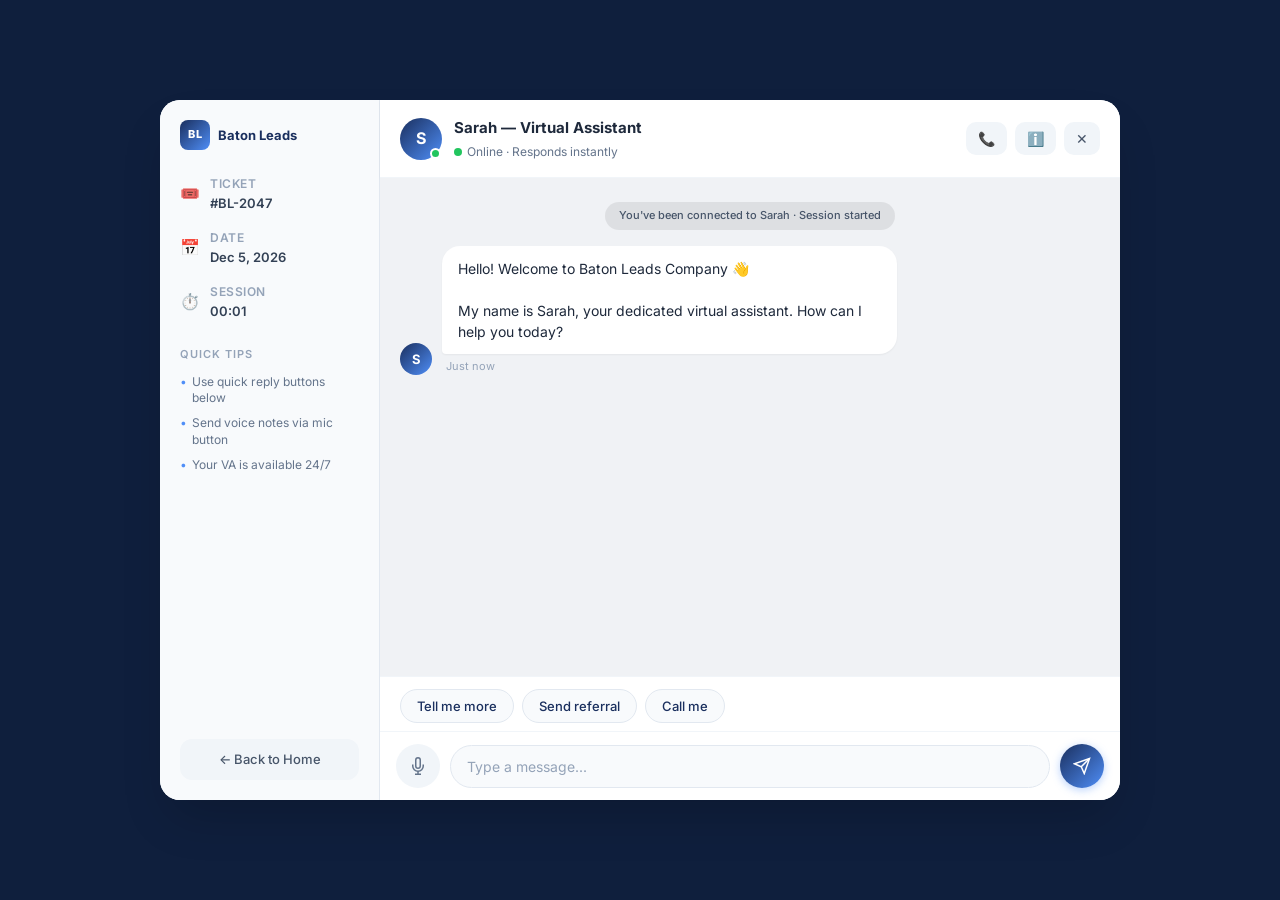
==== chat.html @ cd6eea62 "Initial commit: Baton Leads Company MVP Full frontend website with home, queue, chat, and VA dashboa" ====
<!DOCTYPE html>
<html lang="en">
<head>
    <meta charset="UTF-8">
    <meta name="viewport" content="width=device-width, initial-scale=1.0">
    <title>Chat — Baton Leads Company</title>
    <link rel="stylesheet" href="style.css">
    <link href="https://fonts.googleapis.com/css2?family=Inter:wght@300;400;500;600;700;800;900&display=swap" rel="stylesheet">
</head>
<body class="chat-body">
    <div class="chat-container">

        <!-- Sidebar -->
        <div class="chat-sidebar">
            <div class="sidebar-header">
                <div class="nav-logo small">BL</div>
                <span>Baton Leads</span>
            </div>
            <div class="sidebar-info">
                <div class="info-item">
                    <span class="info-icon">🎟️</span>
                    <div>
                        <span class="info-label">Ticket</span>
                        <span class="info-value">#BL-2047</span>
                    </div>
                </div>
                <div class="info-item">
                    <span class="info-icon">📅</span>
                    <div>
                        <span class="info-label">Date</span>
                        <span class="info-value" id="chatDate">Today</span>
                    </div>
                </div>
                <div class="info-item">
                    <span class="info-icon">⏱️</span>
                    <div>
                        <span class="info-label">Session</span>
                        <span class="info-value" id="sessionTimer">00:00</span>
                    </div>
                </div>
            </div>
            <div class="sidebar-tips">
                <h4>Quick Tips</h4>
                <ul>
                    <li>Use quick reply buttons below</li>
                    <li>Send voice notes via mic button</li>
                    <li>Your VA is available 24/7</li>
                </ul>
            </div>
            <a href="index.html" class="back-home-btn">&#8592; Back to Home</a>
        </div>

        <!-- Main Chat -->
        <div class="chat-main">
            <!-- Header -->
            <div class="chat-header">
                <div class="chat-header-info">
                    <div class="va-avatar">
                        <div class="avatar-img">S</div>
                        <span class="avatar-online-dot"></span>
                    </div>
                    <div class="va-details">
                        <span class="va-name">Sarah — Virtual Assistant</span>
                        <span class="va-status" id="vaStatus">
                            <span class="online-dot small"></span>
                            Online &middot; Responds instantly
                        </span>
                    </div>
                </div>
                <div class="chat-header-actions">
                    <button class="header-btn" title="Call">📞</button>
                    <button class="header-btn" title="Info">ℹ️</button>
                    <button class="header-btn" title="End chat" onclick="location.href='index.html'">✕</button>
                </div>
            </div>

            <!-- Messages -->
            <div class="messages-area" id="messagesArea">
                <div class="system-msg">
                    <span>You've been connected to Sarah &middot; Session started</span>
                </div>
                <div class="message va-message">
                    <div class="msg-avatar">S</div>
                    <div class="msg-content">
                        <div class="bubble va-bubble">
                            Hello! Welcome to Baton Leads Company 👋<br><br>
                            My name is Sarah, your dedicated virtual assistant. How can I help you today?
                        </div>
                        <span class="msg-time">Just now</span>
                    </div>
                </div>
            </div>

            <!-- Typing Indicator -->
            <div class="typing-indicator" id="typingIndicator" style="display:none;">
                <div class="msg-avatar">S</div>
                <div class="typing-bubble">
                    <div class="typing-dots">
                        <span></span><span></span><span></span>
                    </div>
                    <span class="typing-text">Sarah is typing...</span>
                </div>
            </div>

            <!-- Quick Replies -->
            <div class="quick-replies">
                <button class="quick-btn" onclick="sendQuickReply('Tell me more')">Tell me more</button>
                <button class="quick-btn" onclick="sendQuickReply('Send referral')">Send referral</button>
                <button class="quick-btn" onclick="sendQuickReply('Call me')">Call me</button>
            </div>

            <!-- Input -->
            <div class="input-area">
                <button class="mic-btn" id="micBtn" onclick="toggleRecording()" title="Voice note">
                    <svg width="18" height="18" viewBox="0 0 24 24" fill="none" stroke="currentColor" stroke-width="2">
                        <path d="M12 1a3 3 0 0 0-3 3v8a3 3 0 0 0 6 0V4a3 3 0 0 0-3-3z"/>
                        <path d="M19 10v2a7 7 0 0 1-14 0v-2"/>
                        <line x1="12" y1="19" x2="12" y2="23"/>
                        <line x1="8" y1="23" x2="16" y2="23"/>
                    </svg>
                </button>
                <div class="input-wrapper">
                    <input type="text" id="messageInput" placeholder="Type a message..." onkeypress="handleKeyPress(event)" />
                    <span class="recording-indicator" id="recordingIndicator" style="display:none;">🔴 Recording...</span>
                </div>
                <button class="send-btn" onclick="sendMessage()">
                    <svg width="18" height="18" viewBox="0 0 24 24" fill="none" stroke="currentColor" stroke-width="2">
                        <line x1="22" y1="2" x2="11" y2="13"/>
                        <polygon points="22 2 15 22 11 13 2 9 22 2"/>
                    </svg>
                </button>
            </div>
        </div>
    </div>
    <script src="script.js"></script>
</body>
</html>
---- style.css ----
/* ========================================
   BATON LEADS COMPANY — Main Stylesheet
   ======================================== */

:root {
    --primary: #1a2f5e;
    --primary-light: #2a4a8a;
    --accent: #4f8ef7;
    --gold: #f5a623;
    --success: #22c55e;
    --danger: #ef4444;
    --bg: #f4f6fb;
    --white: #ffffff;
    --gray-50: #f8fafc;
    --gray-100: #f1f5f9;
    --gray-200: #e2e8f0;
    --gray-300: #cbd5e1;
    --gray-400: #94a3b8;
    --gray-500: #64748b;
    --gray-600: #475569;
    --gray-700: #334155;
    --gray-800: #1e293b;
    --gray-900: #0f172a;
    --shadow-sm: 0 1px 2px rgba(0,0,0,0.05);
    --shadow: 0 4px 6px -1px rgba(0,0,0,0.07), 0 2px 4px -2px rgba(0,0,0,0.07);
    --shadow-md: 0 10px 15px -3px rgba(0,0,0,0.08);
    --shadow-lg: 0 20px 25px -5px rgba(0,0,0,0.1), 0 8px 10px -6px rgba(0,0,0,0.1);
    --shadow-xl: 0 25px 50px -12px rgba(0,0,0,0.2);
    --radius: 12px;
    --radius-lg: 20px;
    --radius-full: 9999px;
    --transition: all 0.2s ease;
    --font: 'Inter', -apple-system, BlinkMacSystemFont, sans-serif;
}

*, *::before, *::after { box-sizing: border-box; margin: 0; padding: 0; }
html { scroll-behavior: smooth; }
body { font-family: var(--font); color: var(--gray-800); background: var(--bg); line-height: 1.6; -webkit-font-smoothing: antialiased; }

/* ========================================
   SHARED COMPONENTS
   ======================================== */

.nav-logo {
    width: 38px; height: 38px;
    background: linear-gradient(135deg, var(--primary) 0%, var(--accent) 100%);
    border-radius: 10px;
    display: flex; align-items: center; justify-content: center;
    color: white; font-weight: 800; font-size: 13px; letter-spacing: 0.5px;
    flex-shrink: 0;
}
.nav-logo.large { width: 52px; height: 52px; font-size: 16px; border-radius: 14px; }
.nav-logo.small { width: 30px; height: 30px; font-size: 11px; border-radius: 8px; }

.online-dot {
    width: 10px; height: 10px;
    background: var(--success); border-radius: 50%; display: inline-block;
    animation: pulse-green 2s infinite;
}
.online-dot.small { width: 8px; height: 8px; }
@keyframes pulse-green {
    0%, 100% { box-shadow: 0 0 0 0 rgba(34,197,94,0.4); }
    50% { box-shadow: 0 0 0 5px rgba(34,197,94,0); }
}

.btn-primary {
    display: inline-flex; align-items: center; gap: 8px;
    padding: 14px 28px;
    background: linear-gradient(135deg, var(--primary) 0%, var(--accent) 100%);
    color: white; border: none; border-radius: var(--radius-full);
    font-size: 15px; font-weight: 600; font-family: var(--font);
    cursor: pointer; transition: var(--transition);
    box-shadow: 0 4px 15px rgba(79,142,247,0.4);
    text-decoration: none;
}
.btn-primary:hover { transform: translateY(-2px); box-shadow: 0 8px 25px rgba(79,142,247,0.5); }
.btn-primary.large { padding: 16px 36px; font-size: 16px; }

.btn-secondary {
    display: inline-flex; align-items: center; gap: 8px;
    padding: 14px 28px;
    background: transparent; color: var(--primary);
    border: 2px solid var(--primary); border-radius: var(--radius-full);
    font-size: 15px; font-weight: 600; font-family: var(--font);
    cursor: pointer; transition: var(--transition); text-decoration: none;
}
.btn-secondary:hover { background: var(--primary); color: white; transform: translateY(-2px); }

.back-home-btn {
    display: block; text-align: center;
    padding: 10px 16px;
    background: var(--gray-100); color: var(--gray-600);
    border-radius: var(--radius);
    text-decoration: none; font-size: 13px; font-weight: 500;
    transition: var(--transition); margin-top: auto;
}
.back-home-btn:hover { background: var(--gray-200); color: var(--gray-800); }

/* ========================================
   HOME PAGE
   ======================================== */
.home-body { background: var(--white); }

.navbar {
    position: sticky; top: 0; z-index: 100;
    display: flex; align-items: center; justify-content: space-between;
    padding: 16px 48px;
    background: rgba(255,255,255,0.92); backdrop-filter: blur(12px);
    border-bottom: 1px solid var(--gray-100);
}
.nav-brand { display: flex; align-items: center; gap: 10px; font-weight: 800; font-size: 15px; color: var(--primary); letter-spacing: 0.5px; }
.nav-links { display: flex; align-items: center; gap: 28px; }
.nav-links a { color: var(--gray-600); text-decoration: none; font-weight: 500; font-size: 14px; transition: var(--transition); }
.nav-links a:hover { color: var(--primary); }
.nav-btn { padding: 9px 20px !important; background: var(--primary) !important; color: white !important; border-radius: var(--radius-full) !important; font-size: 13px !important; }

.hero {
    display: flex; align-items: center; justify-content: space-between;
    gap: 60px; padding: 80px 48px 100px;
    max-width: 1200px; margin: 0 auto;
    min-height: calc(100vh - 73px);
}
.hero-content { flex: 1; max-width: 560px; }

.hero-badge {
    display: inline-flex; align-items: center; gap: 8px;
    padding: 8px 16px;
    background: rgba(34,197,94,0.1); color: #16a34a;
    border-radius: var(--radius-full); font-size: 13px; font-weight: 600;
    margin-bottom: 24px; border: 1px solid rgba(34,197,94,0.2);
}

.hero-title {
    font-size: clamp(42px, 5vw, 64px); font-weight: 900;
    line-height: 1.05; letter-spacing: -1.5px; margin-bottom: 20px;
    background: linear-gradient(135deg, var(--primary) 0%, var(--accent) 100%);
    -webkit-background-clip: text; -webkit-text-fill-color: transparent; background-clip: text;
}
.hero-subtitle { font-size: 17px; color: var(--gray-500); line-height: 1.7; margin-bottom: 36px; max-width: 460px; }
.hero-actions { display: flex; gap: 16px; flex-wrap: wrap; margin-bottom: 48px; }
.hero-stats { display: flex; align-items: center; gap: 24px; }
.stat { display: flex; flex-direction: column; gap: 2px; }
.stat-number { font-size: 22px; font-weight: 800; color: var(--primary); }
.stat-label { font-size: 12px; color: var(--gray-400); font-weight: 500; text-transform: uppercase; letter-spacing: 0.5px; }
.stat-divider { width: 1px; height: 36px; background: var(--gray-200); }

.hero-visual { flex: 1; display: flex; justify-content: center; align-items: center; }

.chat-preview {
    width: 340px; background: white;
    border-radius: var(--radius-lg);
    box-shadow: var(--shadow-xl); overflow: hidden;
    border: 1px solid var(--gray-100);
    animation: float 3s ease-in-out infinite;
}
@keyframes float {
    0%, 100% { transform: translateY(0px); }
    50% { transform: translateY(-12px); }
}
.chat-preview-header {
    display: flex; align-items: center; gap: 12px; padding: 16px 20px;
    background: linear-gradient(135deg, var(--primary) 0%, var(--accent) 100%); color: white;
}
.preview-avatar {
    width: 38px; height: 38px;
    background: rgba(255,255,255,0.25); border-radius: 50%;
    display: flex; align-items: center; justify-content: center;
    font-weight: 700; font-size: 14px; flex-shrink: 0;
}
.preview-info { display: flex; flex-direction: column; }
.preview-name { font-weight: 600; font-size: 14px; }
.preview-status { font-size: 12px; opacity: 0.85; display: flex; align-items: center; gap: 5px; }
.chat-preview-messages {
    padding: 16px 16px 8px; background: #f0f2f5;
    display: flex; flex-direction: column; gap: 12px; min-height: 180px;
}
.preview-msg { display: flex; flex-direction: column; gap: 3px; }
.preview-msg.va-msg { align-items: flex-start; }
.preview-msg.user-msg { align-items: flex-end; }
.preview-bubble {
    padding: 10px 14px; border-radius: 18px;
    font-size: 13px; line-height: 1.5; max-width: 220px;
}
.va-msg .preview-bubble { background: white; color: var(--gray-800); border-bottom-left-radius: 4px; box-shadow: var(--shadow-sm); }
.user-msg .preview-bubble { background: var(--accent); color: white; border-bottom-right-radius: 4px; }
.preview-time { font-size: 10px; color: var(--gray-400); }
.chat-preview-input {
    display: flex; align-items: center; justify-content: space-between;
    padding: 12px 16px; border-top: 1px solid var(--gray-100);
    background: white; color: var(--gray-400); font-size: 13px;
}
.chat-preview-input button { background: var(--accent); color: white; border: none; border-radius: 50%; width: 32px; height: 32px; cursor: pointer; font-size: 14px; }

.features { background: var(--gray-50); padding: 80px 48px; }
.section-header { text-align: center; margin-bottom: 56px; }
.section-badge {
    display: inline-block; padding: 6px 14px;
    background: rgba(79,142,247,0.1); color: var(--accent);
    border-radius: var(--radius-full); font-size: 12px; font-weight: 700;
    letter-spacing: 1.5px; margin-bottom: 14px;
}
.section-header h2 { font-size: 36px; font-weight: 800; color: var(--primary); margin-bottom: 12px; }
.section-header p { font-size: 16px; color: var(--gray-500); }
.features-grid {
    display: grid; grid-template-columns: repeat(auto-fit, minmax(280px, 1fr));
    gap: 24px; max-width: 1100px; margin: 0 auto;
}
.feature-card {
    background: white; border-radius: var(--radius-lg); padding: 32px 28px;
    box-shadow: var(--shadow); border: 1px solid var(--gray-100); transition: var(--transition);
}
.feature-card:hover { transform: translateY(-4px); box-shadow: var(--shadow-lg); border-color: var(--accent); }
.feature-icon { font-size: 32px; margin-bottom: 16px; }
.feature-card h3 { font-size: 17px; font-weight: 700; color: var(--primary); margin-bottom: 8px; }
.feature-card p { font-size: 14px; color: var(--gray-500); line-height: 1.6; }

.cta-section { background: linear-gradient(135deg, var(--primary) 0%, var(--accent) 100%); padding: 80px 48px; text-align: center; }
.cta-content h2 { font-size: 36px; font-weight: 800; color: white; margin-bottom: 12px; }
.cta-content p { font-size: 16px; color: rgba(255,255,255,0.8); margin-bottom: 36px; }
.cta-content .btn-primary { background: white; color: var(--primary); box-shadow: 0 4px 20px rgba(0,0,0,0.2); }
.cta-content .btn-primary:hover { box-shadow: 0 8px 30px rgba(0,0,0,0.3); }

.footer { background: var(--gray-900); padding: 32px 48px; color: var(--gray-400); }
.footer-content { display: flex; align-items: center; justify-content: space-between; max-width: 1200px; margin: 0 auto; flex-wrap: wrap; gap: 16px; }
.footer-brand { display: flex; align-items: center; gap: 10px; font-weight: 700; color: white; font-size: 14px; }
.footer p { font-size: 13px; }

/* ========================================
   QUEUE PAGE
   ======================================== */
.queue-body {
    background: linear-gradient(135deg, #0f1f3d 0%, #1a3a70 50%, #0d4a8b 100%);
    min-height: 100vh; display: flex; align-items: center; justify-content: center; padding: 20px;
}
.queue-container { width: 100%; max-width: 480px; }
.queue-card { background: white; border-radius: 24px; padding: 48px 40px; box-shadow: var(--shadow-xl); text-align: center; }
.queue-logo { display: flex; flex-direction: column; align-items: center; gap: 10px; margin-bottom: 40px; }
.queue-logo span { font-size: 12px; font-weight: 700; color: var(--gray-500); letter-spacing: 2px; text-transform: uppercase; }

.queue-animation {
    position: relative; width: 80px; height: 80px;
    margin: 0 auto 32px; display: flex; align-items: center; justify-content: center;
}
.pulse-ring {
    position: absolute; width: 80px; height: 80px;
    border-radius: 50%; border: 3px solid var(--accent);
    animation: pulse-ring 2s ease-out infinite; opacity: 0;
}
.pulse-ring.delay-1 { animation-delay: 0.65s; }
.pulse-ring.delay-2 { animation-delay: 1.3s; }
.queue-icon { font-size: 28px; z-index: 1; }
@keyframes pulse-ring {
    0% { transform: scale(0.5); opacity: 0.8; }
    100% { transform: scale(1.9); opacity: 0; }
}

.queue-title { font-size: 24px; font-weight: 800; color: var(--primary); margin-bottom: 28px; }
.queue-info {
    display: flex; align-items: center; justify-content: center; gap: 28px;
    margin-bottom: 36px; padding: 24px 28px;
    background: var(--gray-50); border-radius: 16px; border: 1px solid var(--gray-200);
}
.queue-stat { display: flex; flex-direction: column; align-items: center; gap: 4px; }
.queue-number { font-size: 28px; font-weight: 900; color: var(--primary); transition: var(--transition); }
.queue-label { font-size: 12px; color: var(--gray-500); font-weight: 500; }
.queue-divider { width: 1px; height: 48px; background: var(--gray-200); }

.progress-section { margin-bottom: 28px; }
.progress-label { display: flex; justify-content: space-between; align-items: center; margin-bottom: 10px; font-size: 13px; color: var(--gray-500); font-weight: 500; }
.progress-bar-container { height: 8px; background: var(--gray-100); border-radius: var(--radius-full); overflow: hidden; }
.progress-bar { height: 100%; width: 0%; background: linear-gradient(90deg, var(--primary) 0%, var(--accent) 100%); border-radius: var(--radius-full); transition: width 0.3s ease; }

.queue-steps { display: flex; flex-direction: column; gap: 14px; margin-bottom: 28px; text-align: left; }
.queue-step { display: flex; align-items: center; gap: 12px; font-size: 14px; color: var(--gray-400); font-weight: 500; transition: var(--transition); }
.queue-step.active { color: var(--primary); }
.queue-step.completed { color: var(--success); }
.step-dot { width: 10px; height: 10px; border-radius: 50%; background: var(--gray-300); flex-shrink: 0; transition: var(--transition); }
.queue-step.active .step-dot { background: var(--accent); box-shadow: 0 0 0 3px rgba(79,142,247,0.2); }
.queue-step.completed .step-dot { background: var(--success); }
.queue-note { font-size: 12px; color: var(--gray-400); }

/* ========================================
   CHAT PAGE
   ======================================== */
.chat-body {
    background: #0f1f3d; min-height: 100vh;
    display: flex; align-items: center; justify-content: center; padding: 16px;
}
.chat-container {
    display: flex; width: 100%; max-width: 960px;
    height: calc(100vh - 32px); max-height: 700px;
    background: white; border-radius: 20px; overflow: hidden; box-shadow: var(--shadow-xl);
}

.chat-sidebar {
    width: 220px; background: var(--gray-50);
    border-right: 1px solid var(--gray-200);
    display: flex; flex-direction: column; padding: 20px; gap: 24px; flex-shrink: 0;
}
.sidebar-header { display: flex; align-items: center; gap: 8px; font-weight: 700; font-size: 13px; color: var(--primary); }
.sidebar-info { display: flex; flex-direction: column; gap: 14px; }
.info-item { display: flex; align-items: center; gap: 10px; }
.info-icon { font-size: 16px; }
.info-label { display: block; font-size: 10px; color: var(--gray-400); text-transform: uppercase; letter-spacing: 0.5px; font-weight: 600; }
.info-value { display: block; font-size: 13px; color: var(--gray-700); font-weight: 600; }
.sidebar-tips h4 { font-size: 11px; text-transform: uppercase; letter-spacing: 1px; color: var(--gray-400); font-weight: 600; margin-bottom: 10px; }
.sidebar-tips ul { list-style: none; display: flex; flex-direction: column; gap: 8px; }
.sidebar-tips li { font-size: 12px; color: var(--gray-500); padding-left: 12px; position: relative; line-height: 1.4; }
.sidebar-tips li::before { content: '•'; position: absolute; left: 0; color: var(--accent); }

.chat-main { flex: 1; display: flex; flex-direction: column; min-width: 0; }

.chat-header {
    display: flex; align-items: center; justify-content: space-between;
    padding: 16px 20px; background: white;
    border-bottom: 1px solid var(--gray-100); box-shadow: var(--shadow-sm); flex-shrink: 0;
}
.chat-header-info { display: flex; align-items: center; gap: 12px; }
.va-avatar { position: relative; }
.avatar-img {
    width: 42px; height: 42px;
    background: linear-gradient(135deg, var(--primary) 0%, var(--accent) 100%);
    border-radius: 50%; display: flex; align-items: center; justify-content: center;
    color: white; font-weight: 700; font-size: 16px;
}
.avatar-online-dot {
    position: absolute; bottom: 1px; right: 1px;
    width: 11px; height: 11px; background: var(--success);
    border-radius: 50%; border: 2px solid white;
}
.va-details { display: flex; flex-direction: column; gap: 2px; }
.va-name { font-size: 15px; font-weight: 700; color: var(--gray-800); }
.va-status { font-size: 12px; color: var(--gray-500); display: flex; align-items: center; gap: 5px; }
.chat-header-actions { display: flex; gap: 8px; }
.header-btn {
    padding: 8px 12px; background: var(--gray-100); border: none;
    border-radius: 10px; cursor: pointer; font-size: 14px;
    transition: var(--transition); color: var(--gray-600); font-weight: 500; font-family: var(--font);
}
.header-btn:hover { background: var(--gray-200); }
.header-btn.danger { background: rgba(239,68,68,0.1); color: var(--danger); }
.header-btn.danger:hover { background: var(--danger); color: white; }

.messages-area {
    flex: 1; overflow-y: auto; padding: 20px 20px 12px;
    background: #f0f2f5; display: flex; flex-direction: column; gap: 12px;
}
.messages-area::-webkit-scrollbar { width: 4px; }
.messages-area::-webkit-scrollbar-track { background: transparent; }
.messages-area::-webkit-scrollbar-thumb { background: var(--gray-300); border-radius: 2px; }

.system-msg { display: flex; justify-content: center; margin: 4px 0; }
.system-msg span {
    background: rgba(0,0,0,0.08); color: var(--gray-600);
    font-size: 11px; padding: 5px 14px; border-radius: var(--radius-full); font-weight: 500;
}

.message { display: flex; align-items: flex-end; gap: 10px; animation: slide-in 0.3s ease; }
@keyframes slide-in {
    from { opacity: 0; transform: translateY(10px); }
    to { opacity: 1; transform: translateY(0); }
}
.va-message { justify-content: flex-start; }
.user-message { justify-content: flex-end; }

.msg-avatar {
    width: 32px; height: 32px;
    background: linear-gradient(135deg, var(--primary), var(--accent));
    border-radius: 50%; display: flex; align-items: center; justify-content: center;
    color: white; font-weight: 700; font-size: 13px; flex-shrink: 0;
}
.msg-content { display: flex; flex-direction: column; gap: 4px; max-width: 65%; }
.user-message .msg-content { align-items: flex-end; }

.bubble { padding: 12px 16px; border-radius: 18px; font-size: 14px; line-height: 1.5; word-break: break-word; }
.va-bubble { background: white; color: var(--gray-800); border-bottom-left-radius: 4px; box-shadow: var(--shadow-sm); }
.user-bubble { background: linear-gradient(135deg, var(--primary) 0%, var(--accent) 100%); color: white; border-bottom-right-radius: 4px; }
.msg-time { font-size: 11px; color: var(--gray-400); padding: 0 4px; }

.typing-indicator { display: flex; align-items: center; gap: 10px; padding: 0 20px 8px; background: #f0f2f5; }
.typing-bubble {
    display: flex; align-items: center; gap: 8px;
    background: white; padding: 10px 16px;
    border-radius: 18px; border-bottom-left-radius: 4px; box-shadow: var(--shadow-sm);
}
.typing-dots { display: flex; align-items: center; gap: 4px; }
.typing-dots span { width: 7px; height: 7px; border-radius: 50%; background: var(--gray-400); animation: typing-bounce 1.2s ease infinite; }
.typing-dots span:nth-child(2) { animation-delay: 0.2s; }
.typing-dots span:nth-child(3) { animation-delay: 0.4s; }
@keyframes typing-bounce {
    0%, 60%, 100% { transform: translateY(0); }
    30% { transform: translateY(-6px); }
}
.typing-text { font-size: 12px; color: var(--gray-400); font-style: italic; }
.typing-text-status { font-style: italic; }

.quick-replies {
    display: flex; gap: 8px; padding: 12px 20px 8px;
    overflow-x: auto; flex-shrink: 0; background: white; border-top: 1px solid var(--gray-100);
}
.quick-replies::-webkit-scrollbar { height: 0; }
.quick-btn {
    padding: 8px 16px; background: var(--gray-50);
    border: 1.5px solid var(--gray-200); border-radius: var(--radius-full);
    font-size: 13px; font-weight: 500; color: var(--primary);
    cursor: pointer; transition: var(--transition); white-space: nowrap; font-family: var(--font);
}
.quick-btn:hover { background: var(--primary); color: white; border-color: var(--primary); }

.input-area {
    display: flex; align-items: center; gap: 10px;
    padding: 12px 16px; background: white;
    border-top: 1px solid var(--gray-100); flex-shrink: 0;
}
.input-wrapper { flex: 1; position: relative; display: flex; align-items: center; }
.input-wrapper input {
    width: 100%; padding: 12px 16px;
    background: var(--gray-50); border: 1.5px solid var(--gray-200);
    border-radius: var(--radius-full); font-size: 14px; font-family: var(--font);
    color: var(--gray-800); outline: none; transition: var(--transition);
}
.input-wrapper input:focus { border-color: var(--accent); background: white; }
.input-wrapper input::placeholder { color: var(--gray-400); }

.recording-indicator {
    position: absolute; left: 16px;
    font-size: 13px; color: var(--danger); font-weight: 500;
    animation: blink 1s ease infinite;
}
@keyframes blink { 0%, 100% { opacity: 1; } 50% { opacity: 0.3; } }

.mic-btn {
    width: 44px; height: 44px;
    background: var(--gray-100); border: none; border-radius: 50%;
    display: flex; align-items: center; justify-content: center;
    cursor: pointer; transition: var(--transition); color: var(--gray-500); flex-shrink: 0;
}
.mic-btn:hover { background: var(--gray-200); color: var(--primary); }
.mic-btn.recording { background: var(--danger); color: white; animation: recording-pulse 1.5s ease infinite; }
@keyframes recording-pulse {
    0%, 100% { box-shadow: 0 0 0 0 rgba(239,68,68,0.4); }
    50% { box-shadow: 0 0 0 10px rgba(239,68,68,0); }
}

.send-btn {
    width: 44px; height: 44px;
    background: linear-gradient(135deg, var(--primary) 0%, var(--accent) 100%);
    border: none; border-radius: 50%;
    display: flex; align-items: center; justify-content: center;
    cursor: pointer; transition: var(--transition); color: white; flex-shrink: 0;
    box-shadow: 0 2px 8px rgba(79,142,247,0.4);
}
.send-btn:hover { transform: scale(1.08); box-shadow: 0 4px 14px rgba(79,142,247,0.5); }

/* ========================================
   DASHBOARD PAGE
   ======================================== */
.dashboard-body { background: var(--gray-100); min-height: 100vh; display: flex; flex-direction: column; }

.dashboard-topbar {
    display: flex; align-items: center; justify-content: space-between;
    padding: 14px 24px; background: white;
    border-bottom: 1px solid var(--gray-200); box-shadow: var(--shadow-sm); flex-shrink: 0;
}
.topbar-left { display: flex; align-items: center; gap: 12px; }
.topbar-title { font-weight: 800; font-size: 14px; color: var(--primary); letter-spacing: 0.5px; }
.topbar-right { display: flex; align-items: center; gap: 20px; }
.topbar-stat { display: flex; align-items: center; gap: 8px; font-size: 13px; color: var(--gray-600); font-weight: 500; }
.stat-badge { padding: 3px 9px; background: var(--accent); color: white; border-radius: var(--radius-full); font-size: 12px; font-weight: 700; }
.stat-badge.queue { background: var(--gold); }
.va-profile { display: flex; align-items: center; gap: 8px; font-weight: 600; font-size: 14px; color: var(--gray-700); }
.va-avatar-small {
    width: 32px; height: 32px;
    background: linear-gradient(135deg, var(--primary), var(--accent));
    border-radius: 50%; display: flex; align-items: center; justify-content: center;
    color: white; font-weight: 700; font-size: 13px;
}

.dashboard-layout { display: flex; flex: 1; height: calc(100vh - 61px); overflow: hidden; }

.dashboard-sidebar {
    width: 280px; background: white;
    border-right: 1px solid var(--gray-200);
    display: flex; flex-direction: column; flex-shrink: 0;
}
.sidebar-search { padding: 12px 16px; border-bottom: 1px solid var(--gray-100); }
.sidebar-search input {
    width: 100%; padding: 10px 14px;
    background: var(--gray-50); border: 1px solid var(--gray-200);
    border-radius: var(--radius); font-size: 13px; font-family: var(--font);
    color: var(--gray-800); outline: none;
}
.sidebar-tabs { display: flex; gap: 4px; padding: 10px 16px; border-bottom: 1px solid var(--gray-100); }
.tab-btn { flex: 1; padding: 7px 4px; background: transparent; border: none; border-radius: 8px; font-size: 12px; font-weight: 500; color: var(--gray-500); cursor: pointer; font-family: var(--font); transition: var(--transition); }
.tab-btn.active { background: var(--accent); color: white; }
.chat-list { flex: 1; overflow-y: auto; }
.chat-list::-webkit-scrollbar { width: 4px; }
.chat-list::-webkit-scrollbar-thumb { background: var(--gray-200); border-radius: 2px; }

.chat-list-item { display: flex; align-items: center; gap: 12px; padding: 14px 16px; cursor: pointer; transition: var(--transition); border-bottom: 1px solid var(--gray-50); }
.chat-list-item:hover { background: var(--gray-50); }
.chat-list-item.selected { background: rgba(79,142,247,0.08); border-left: 3px solid var(--accent); }
.chat-list-item.queued-chat { opacity: 0.72; }

.chat-item-avatar { width: 40px; height: 40px; border-radius: 50%; display: flex; align-items: center; justify-content: center; color: white; font-weight: 700; font-size: 15px; flex-shrink: 0; }
.chat-item-avatar.green { background: linear-gradient(135deg, #16a34a, #22c55e); }
.chat-item-avatar.blue { background: linear-gradient(135deg, #1d4ed8, #3b82f6); }
.chat-item-avatar.purple { background: linear-gradient(135deg, #7c3aed, #a855f7); }
.chat-item-avatar.orange { background: linear-gradient(135deg, #ea580c, #f97316); }
.chat-item-avatar.gray { background: linear-gradient(135deg, #64748b, #94a3b8); }
.chat-item-avatar.large { width: 44px; height: 44px; font-size: 17px; }

.chat-item-info { flex: 1; min-width: 0; }
.chat-item-top { display: flex; justify-content: space-between; align-items: center; margin-bottom: 3px; }
.chat-item-name { font-size: 14px; font-weight: 600; color: var(--gray-800); }
.chat-item-time { font-size: 11px; color: var(--gray-400); }
.chat-item-badge { padding: 2px 8px; background: rgba(245,166,35,0.15); color: var(--gold); border-radius: var(--radius-full); font-size: 10px; font-weight: 700; }
.chat-item-bottom { display: flex; justify-content: space-between; align-items: center; }
.chat-item-preview { font-size: 12px; color: var(--gray-400); white-space: nowrap; overflow: hidden; text-overflow: ellipsis; flex: 1; }
.unread-badge { min-width: 18px; height: 18px; background: var(--accent); color: white; border-radius: var(--radius-full); font-size: 10px; font-weight: 700; display: flex; align-items: center; justify-content: center; padding: 0 5px; margin-left: 8px; flex-shrink: 0; }
.chat-list-divider { padding: 8px 16px; font-size: 10px; font-weight: 700; color: var(--gray-400); letter-spacing: 1.5px; background: var(--gray-50); border-top: 1px solid var(--gray-100); border-bottom: 1px solid var(--gray-100); }

.dashboard-chat { flex: 1; display: flex; flex-direction: column; min-width: 0; background: white; }
.dashboard-chat-header { display: flex; align-items: center; justify-content: space-between; padding: 14px 20px; border-bottom: 1px solid var(--gray-100); flex-shrink: 0; }
.dashboard-messages { flex: 1; overflow-y: auto; padding: 16px 20px; background: #f0f2f5; display: flex; flex-direction: column; gap: 12px; }
.dashboard-messages::-webkit-scrollbar { width: 4px; }
.dashboard-messages::-webkit-scrollbar-thumb { background: var(--gray-300); border-radius: 2px; }

.reply-templates { display: flex; align-items: center; gap: 8px; padding: 10px 16px; background: var(--gray-50); border-top: 1px solid var(--gray-100); overflow-x: auto; flex-shrink: 0; }
.reply-templates::-webkit-scrollbar { height: 0; }
.templates-label { font-size: 11px; font-weight: 700; color: var(--gray-400); text-transform: uppercase; letter-spacing: 0.5px; white-space: nowrap; }
.template-btn { padding: 6px 14px; background: white; border: 1px solid var(--gray-200); border-radius: var(--radius-full); font-size: 12px; font-weight: 500; color: var(--primary); cursor: pointer; transition: var(--transition); white-space: nowrap; font-family: var(--font); }
.template-btn:hover { background: var(--primary); color: white; border-color: var(--primary); }

.dashboard-input input { flex: 1; padding: 12px 16px; background: var(--gray-50); border: 1.5px solid var(--gray-200); border-radius: var(--radius-full); font-size: 14px; font-family: var(--font); color: var(--gray-800); outline: none; transition: var(--transition); }
.dashboard-input input:focus { border-color: var(--accent); background: white; }

.dashboard-info-panel { width: 240px; background: white; border-left: 1px solid var(--gray-200); display: flex; flex-direction: column; flex-shrink: 0; overflow-y: auto; padding: 20px 16px; gap: 0; }
.dashboard-info-panel::-webkit-scrollbar { width: 4px; }
.dashboard-info-panel::-webkit-scrollbar-thumb { background: var(--gray-200); border-radius: 2px; }
.info-panel-section { margin-bottom: 24px; padding-bottom: 20px; border-bottom: 1px solid var(--gray-100); }
.info-panel-section:last-of-type { border-bottom: none; margin-bottom: 16px; }
.info-panel-section h4 { font-size: 11px; font-weight: 700; color: var(--gray-400); text-transform: uppercase; letter-spacing: 1px; margin-bottom: 12px; }
.info-row { display: flex; justify-content: space-between; align-items: baseline; margin-bottom: 8px; }
.info-label { font-size: 12px; color: var(--gray-400); }
.info-val { font-size: 12px; font-weight: 600; color: var(--gray-700); }
.green-text { color: var(--success) !important; }
.dash-stat-card { display: flex; align-items: center; justify-content: space-between; padding: 10px 14px; background: var(--gray-50); border-radius: 10px; margin-bottom: 8px; border: 1px solid var(--gray-100); }
.dash-stat-num { font-size: 20px; font-weight: 800; color: var(--primary); }
.dash-stat-label { font-size: 12px; color: var(--gray-400); font-weight: 500; }
.history-item { display: flex; align-items: center; gap: 8px; padding: 8px 0; border-bottom: 1px solid var(--gray-100); }
.history-item:last-child { border-bottom: none; }
.history-date { font-size: 11px; color: var(--gray-400); font-weight: 500; white-space: nowrap; }
.history-topic { font-size: 12px; color: var(--gray-600); flex: 1; }
.history-badge.resolved { font-size: 12px; font-weight: 700; color: var(--success); }

/* ========================================
   RESPONSIVE
   ======================================== */
@media (max-width: 900px) {
    .hero { flex-direction: column; padding: 60px 24px 80px; text-align: center; min-height: auto; gap: 40px; }
    .hero-content { max-width: 100%; }
    .hero-actions { justify-content: center; }
    .hero-stats { justify-content: center; }
    .hero-subtitle { margin: 0 auto 36px; }
    .features { padding: 60px 24px; }
    .navbar { padding: 14px 24px; }
    .chat-sidebar { display: none; }
    .dashboard-info-panel { display: none; }
    .dashboard-sidebar { width: 240px; }
}
@media (max-width: 640px) {
    .hero { padding: 40px 20px 60px; }
    .hero-title { font-size: 36px; }
    .features { padding: 40px 20px; }
    .features-grid { grid-template-columns: 1fr; }
    .cta-section { padding: 60px 20px; }
    .footer { padding: 24px 20px; }
    .footer-content { flex-direction: column; text-align: center; }
    .chat-preview { width: 100%; max-width: 320px; }
    .chat-body { padding: 0; }
    .chat-container { border-radius: 0; height: 100vh; max-height: 100vh; }
    .dashboard-sidebar { display: none; }
    .dashboard-topbar { flex-wrap: wrap; gap: 8px; }
    .topbar-right { gap: 10px; flex-wrap: wrap; }
    .msg-content { max-width: 80%; }
    .nav-links { display: none; }
    .queue-card { padding: 36px 24px; }
}
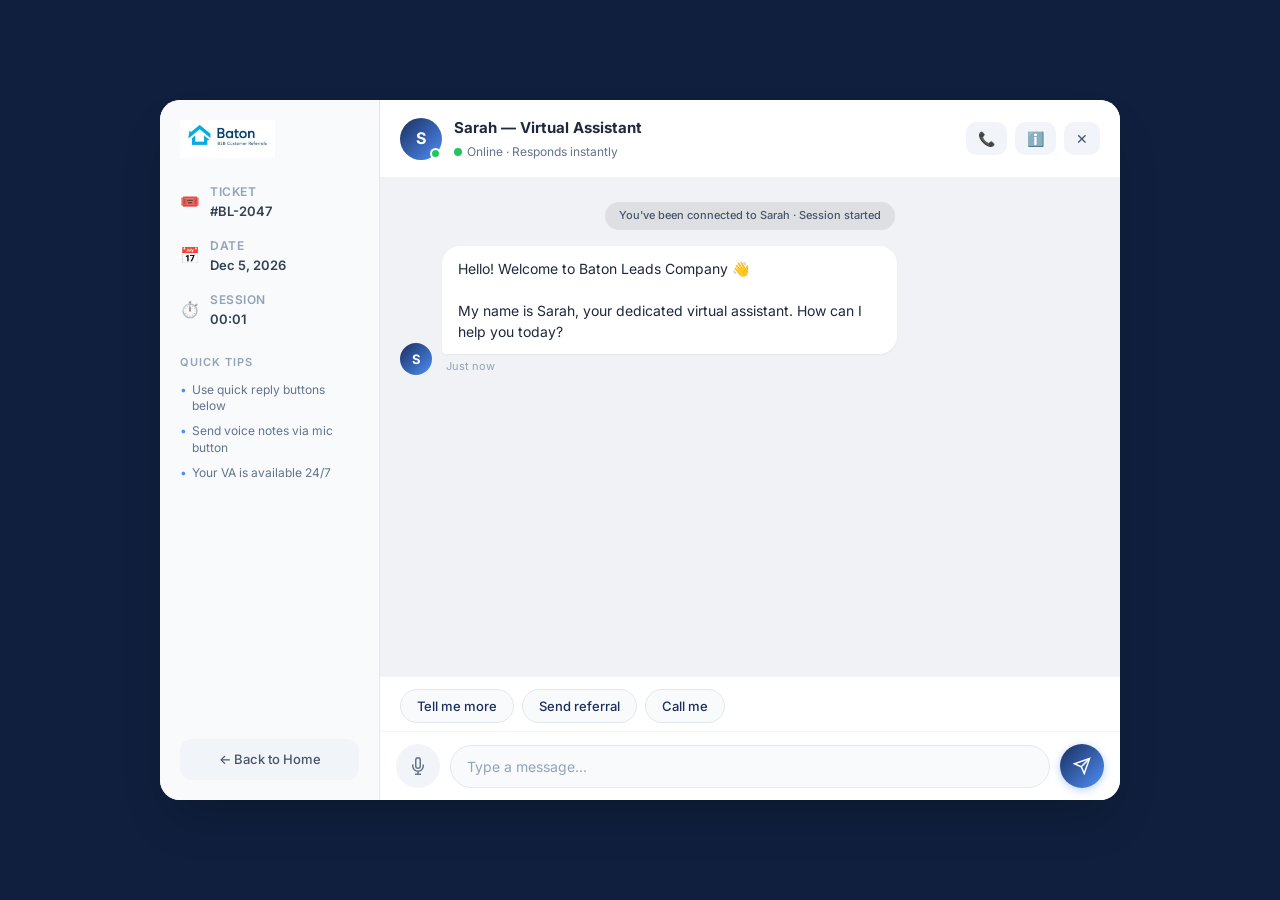
==== commit db5e5280: "Replace placeholder BL logo with actual Baton Leads brand image Adds baton-logo.jpeg and updates all" ====
--- a/chat.html
+++ b/chat.html
@@ -13,8 +13,7 @@
         <!-- Sidebar -->
         <div class="chat-sidebar">
             <div class="sidebar-header">
-                <div class="nav-logo small">BL</div>
-                <span>Baton Leads</span>
+                <img src="baton-logo.jpeg" class="nav-logo-img" alt="Baton Leads">
             </div>
             <div class="sidebar-info">
                 <div class="info-item">
--- a/style.css
+++ b/style.css
@@ -52,6 +52,10 @@
 .nav-logo.large { width: 52px; height: 52px; font-size: 16px; border-radius: 14px; }
 .nav-logo.small { width: 30px; height: 30px; font-size: 11px; border-radius: 8px; }
 
+.nav-logo-img { height: 38px; width: auto; object-fit: contain; flex-shrink: 0; }
+.nav-logo-img.large { height: 64px; }
+.nav-logo-img.small { height: 30px; }
+
 .online-dot {
     width: 10px; height: 10px;
     background: var(--success); border-radius: 50%; display: inline-block;
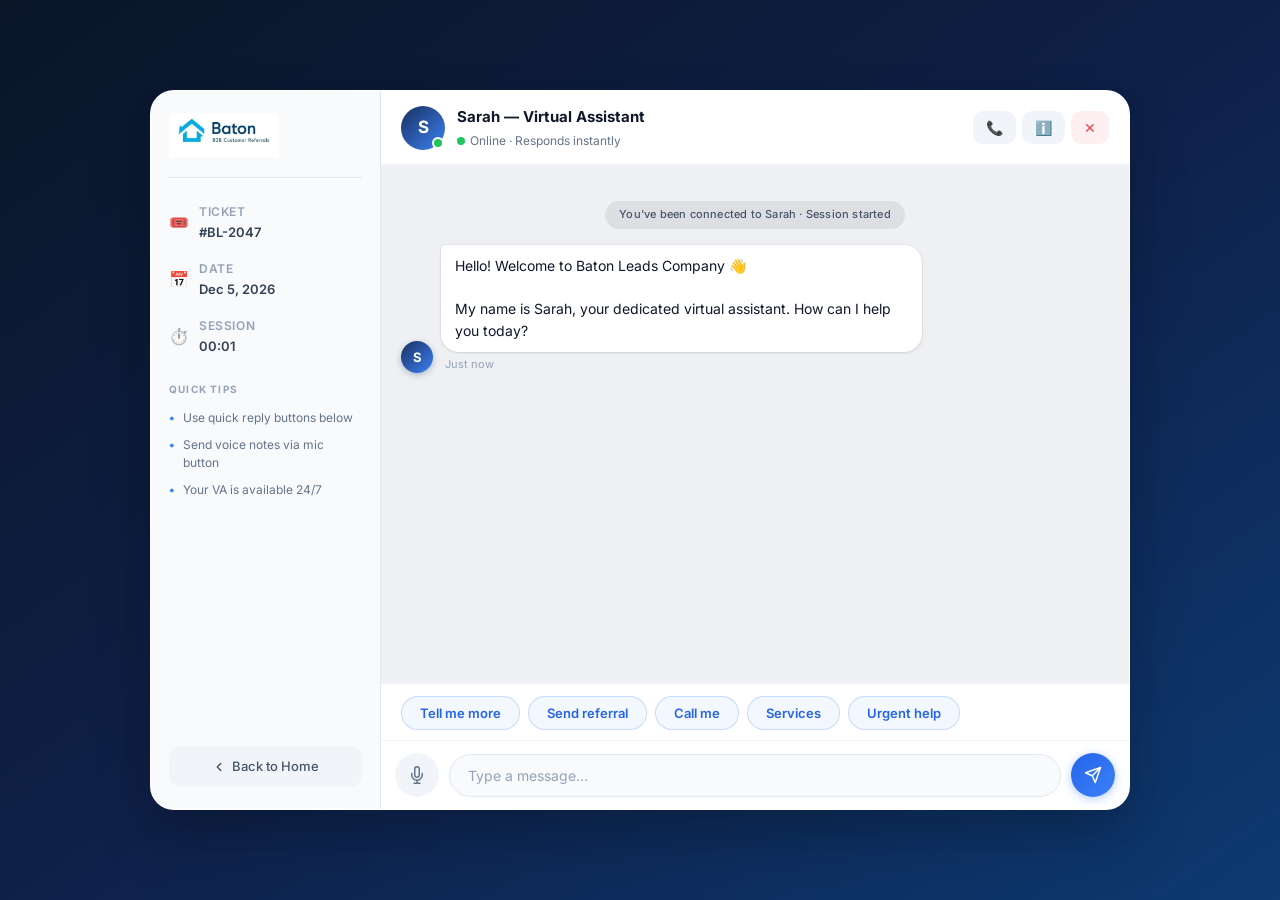
==== commit c7aa4ecd: "Improve UI: modern design, WhatsApp chat, animated queue, larger logo - Rewrote style.css with premi" ====
--- a/chat.html
+++ b/chat.html
@@ -13,7 +13,7 @@
         <!-- Sidebar -->
         <div class="chat-sidebar">
             <div class="sidebar-header">
-                <img src="baton-logo.jpeg" class="nav-logo-img" alt="Baton Leads">
+                <img src="baton-logo.jpeg" class="nav-logo-img small" alt="Baton Leads">
             </div>
             <div class="sidebar-info">
                 <div class="info-item">
@@ -46,11 +46,15 @@
                     <li>Your VA is available 24/7</li>
                 </ul>
             </div>
-            <a href="index.html" class="back-home-btn">&#8592; Back to Home</a>
+            <a href="index.html" class="back-home-btn">
+                <svg width="14" height="14" viewBox="0 0 24 24" fill="none" stroke="currentColor" stroke-width="2.5" stroke-linecap="round" stroke-linejoin="round"><polyline points="15 18 9 12 15 6"/></svg>
+                Back to Home
+            </a>
         </div>
 
-        <!-- Main Chat -->
+        <!-- Main Chat Area -->
         <div class="chat-main">
+
             <!-- Header -->
             <div class="chat-header">
                 <div class="chat-header-info">
@@ -69,7 +73,7 @@
                 <div class="chat-header-actions">
                     <button class="header-btn" title="Call">📞</button>
                     <button class="header-btn" title="Info">ℹ️</button>
-                    <button class="header-btn" title="End chat" onclick="location.href='index.html'">✕</button>
+                    <button class="header-btn danger" title="End chat" onclick="location.href='index.html'">✕</button>
                 </div>
             </div>
 
@@ -106,12 +110,14 @@
                 <button class="quick-btn" onclick="sendQuickReply('Tell me more')">Tell me more</button>
                 <button class="quick-btn" onclick="sendQuickReply('Send referral')">Send referral</button>
                 <button class="quick-btn" onclick="sendQuickReply('Call me')">Call me</button>
+                <button class="quick-btn" onclick="sendQuickReply('What are your services?')">Services</button>
+                <button class="quick-btn" onclick="sendQuickReply('I need urgent help')">Urgent help</button>
             </div>
 
-            <!-- Input -->
+            <!-- Input Area -->
             <div class="input-area">
                 <button class="mic-btn" id="micBtn" onclick="toggleRecording()" title="Voice note">
-                    <svg width="18" height="18" viewBox="0 0 24 24" fill="none" stroke="currentColor" stroke-width="2">
+                    <svg width="18" height="18" viewBox="0 0 24 24" fill="none" stroke="currentColor" stroke-width="2" stroke-linecap="round" stroke-linejoin="round">
                         <path d="M12 1a3 3 0 0 0-3 3v8a3 3 0 0 0 6 0V4a3 3 0 0 0-3-3z"/>
                         <path d="M19 10v2a7 7 0 0 1-14 0v-2"/>
                         <line x1="12" y1="19" x2="12" y2="23"/>
@@ -119,16 +125,23 @@
                     </svg>
                 </button>
                 <div class="input-wrapper">
-                    <input type="text" id="messageInput" placeholder="Type a message..." onkeypress="handleKeyPress(event)" />
+                    <input
+                        type="text"
+                        id="messageInput"
+                        placeholder="Type a message..."
+                        onkeypress="handleKeyPress(event)"
+                        autocomplete="off"
+                    />
                     <span class="recording-indicator" id="recordingIndicator" style="display:none;">🔴 Recording...</span>
                 </div>
-                <button class="send-btn" onclick="sendMessage()">
-                    <svg width="18" height="18" viewBox="0 0 24 24" fill="none" stroke="currentColor" stroke-width="2">
+                <button class="send-btn" onclick="sendMessage()" title="Send">
+                    <svg width="18" height="18" viewBox="0 0 24 24" fill="none" stroke="currentColor" stroke-width="2" stroke-linecap="round" stroke-linejoin="round">
                         <line x1="22" y1="2" x2="11" y2="13"/>
                         <polygon points="22 2 15 22 11 13 2 9 22 2"/>
                     </svg>
                 </button>
             </div>
+
         </div>
     </div>
     <script src="script.js"></script>
--- a/style.css
+++ b/style.css
@@ -3,39 +3,53 @@
    ======================================== */
 
 :root {
-    --primary: #1a2f5e;
+    --primary:       #1a2f5e;
     --primary-light: #2a4a8a;
-    --accent: #4f8ef7;
-    --gold: #f5a623;
-    --success: #22c55e;
-    --danger: #ef4444;
-    --bg: #f4f6fb;
-    --white: #ffffff;
-    --gray-50: #f8fafc;
-    --gray-100: #f1f5f9;
-    --gray-200: #e2e8f0;
-    --gray-300: #cbd5e1;
-    --gray-400: #94a3b8;
-    --gray-500: #64748b;
-    --gray-600: #475569;
-    --gray-700: #334155;
-    --gray-800: #1e293b;
-    --gray-900: #0f172a;
-    --shadow-sm: 0 1px 2px rgba(0,0,0,0.05);
-    --shadow: 0 4px 6px -1px rgba(0,0,0,0.07), 0 2px 4px -2px rgba(0,0,0,0.07);
-    --shadow-md: 0 10px 15px -3px rgba(0,0,0,0.08);
-    --shadow-lg: 0 20px 25px -5px rgba(0,0,0,0.1), 0 8px 10px -6px rgba(0,0,0,0.1);
-    --shadow-xl: 0 25px 50px -12px rgba(0,0,0,0.2);
-    --radius: 12px;
-    --radius-lg: 20px;
+    --accent:        #3b82f6;
+    --accent-dark:   #2563eb;
+    --gold:          #f59e0b;
+    --success:       #22c55e;
+    --danger:        #ef4444;
+    --bg:            #f4f6fb;
+    --white:         #ffffff;
+    --gray-50:       #f8fafc;
+    --gray-100:      #f1f5f9;
+    --gray-200:      #e2e8f0;
+    --gray-300:      #cbd5e1;
+    --gray-400:      #94a3b8;
+    --gray-500:      #64748b;
+    --gray-600:      #475569;
+    --gray-700:      #334155;
+    --gray-800:      #1e293b;
+    --gray-900:      #0f172a;
+
+    --shadow-xs:  0 1px 2px rgba(0,0,0,0.05);
+    --shadow-sm:  0 2px 4px rgba(0,0,0,0.06), 0 1px 2px rgba(0,0,0,0.04);
+    --shadow:     0 4px 12px rgba(0,0,0,0.08), 0 2px 4px rgba(0,0,0,0.04);
+    --shadow-md:  0 8px 24px rgba(0,0,0,0.10), 0 2px 8px rgba(0,0,0,0.06);
+    --shadow-lg:  0 20px 40px rgba(0,0,0,0.12), 0 8px 16px rgba(0,0,0,0.06);
+    --shadow-xl:  0 32px 64px rgba(0,0,0,0.16), 0 16px 32px rgba(0,0,0,0.08);
+    --shadow-blue: 0 4px 20px rgba(59,130,246,0.35);
+
+    --radius-sm:   8px;
+    --radius:      12px;
+    --radius-lg:   20px;
+    --radius-xl:   28px;
     --radius-full: 9999px;
-    --transition: all 0.2s ease;
-    --font: 'Inter', -apple-system, BlinkMacSystemFont, sans-serif;
+    --transition:  all 0.22s cubic-bezier(0.4,0,0.2,1);
+    --font:        'Inter', -apple-system, BlinkMacSystemFont, sans-serif;
 }
 
 *, *::before, *::after { box-sizing: border-box; margin: 0; padding: 0; }
 html { scroll-behavior: smooth; }
-body { font-family: var(--font); color: var(--gray-800); background: var(--bg); line-height: 1.6; -webkit-font-smoothing: antialiased; }
+body {
+    font-family: var(--font);
+    color: var(--gray-800);
+    background: var(--bg);
+    line-height: 1.6;
+    -webkit-font-smoothing: antialiased;
+    -moz-osx-font-smoothing: grayscale;
+}
 
 /* ========================================
    SHARED COMPONENTS
@@ -52,9 +66,9 @@
 .nav-logo.large { width: 52px; height: 52px; font-size: 16px; border-radius: 14px; }
 .nav-logo.small { width: 30px; height: 30px; font-size: 11px; border-radius: 8px; }
 
-.nav-logo-img { height: 38px; width: auto; object-fit: contain; flex-shrink: 0; }
-.nav-logo-img.large { height: 64px; }
-.nav-logo-img.small { height: 30px; }
+.nav-logo-img { height: 56px; width: auto; object-fit: contain; flex-shrink: 0; }
+.nav-logo-img.large { height: 90px; }
+.nav-logo-img.small { height: 44px; }
 
 .online-dot {
     width: 10px; height: 10px;
@@ -63,35 +77,51 @@
 }
 .online-dot.small { width: 8px; height: 8px; }
 @keyframes pulse-green {
-    0%, 100% { box-shadow: 0 0 0 0 rgba(34,197,94,0.4); }
-    50% { box-shadow: 0 0 0 5px rgba(34,197,94,0); }
-}
-
+    0%, 100% { box-shadow: 0 0 0 0 rgba(34,197,94,0.5); }
+    50%       { box-shadow: 0 0 0 6px rgba(34,197,94,0); }
+}
+
+/* Buttons */
 .btn-primary {
-    display: inline-flex; align-items: center; gap: 8px;
-    padding: 14px 28px;
-    background: linear-gradient(135deg, var(--primary) 0%, var(--accent) 100%);
+    display: inline-flex; align-items: center; gap: 9px;
+    padding: 14px 30px;
+    background: linear-gradient(135deg, var(--accent-dark) 0%, var(--accent) 100%);
     color: white; border: none; border-radius: var(--radius-full);
     font-size: 15px; font-weight: 600; font-family: var(--font);
     cursor: pointer; transition: var(--transition);
-    box-shadow: 0 4px 15px rgba(79,142,247,0.4);
-    text-decoration: none;
-}
-.btn-primary:hover { transform: translateY(-2px); box-shadow: 0 8px 25px rgba(79,142,247,0.5); }
-.btn-primary.large { padding: 16px 36px; font-size: 16px; }
+    box-shadow: var(--shadow-blue);
+    text-decoration: none; letter-spacing: 0.2px;
+    position: relative; overflow: hidden;
+}
+.btn-primary::after {
+    content: ''; position: absolute; inset: 0;
+    background: rgba(255,255,255,0);
+    transition: background 0.2s;
+}
+.btn-primary:hover { transform: translateY(-2px); box-shadow: 0 8px 28px rgba(59,130,246,0.5); }
+.btn-primary:hover::after { background: rgba(255,255,255,0.08); }
+.btn-primary:active { transform: translateY(0); }
+.btn-primary.large { padding: 16px 38px; font-size: 16px; }
 
 .btn-secondary {
-    display: inline-flex; align-items: center; gap: 8px;
-    padding: 14px 28px;
-    background: transparent; color: var(--primary);
-    border: 2px solid var(--primary); border-radius: var(--radius-full);
+    display: inline-flex; align-items: center; gap: 9px;
+    padding: 14px 30px;
+    background: rgba(59,130,246,0.07);
+    color: var(--accent-dark);
+    border: 1.5px solid rgba(59,130,246,0.3);
+    border-radius: var(--radius-full);
     font-size: 15px; font-weight: 600; font-family: var(--font);
     cursor: pointer; transition: var(--transition); text-decoration: none;
 }
-.btn-secondary:hover { background: var(--primary); color: white; transform: translateY(-2px); }
+.btn-secondary:hover {
+    background: var(--accent-dark); color: white;
+    border-color: var(--accent-dark);
+    transform: translateY(-2px);
+    box-shadow: var(--shadow-blue);
+}
 
 .back-home-btn {
-    display: block; text-align: center;
+    display: flex; align-items: center; justify-content: center; gap: 6px;
     padding: 10px 16px;
     background: var(--gray-100); color: var(--gray-600);
     border-radius: var(--radius);
@@ -103,335 +133,635 @@
 /* ========================================
    HOME PAGE
    ======================================== */
-.home-body { background: var(--white); }
+.home-body { background: var(--white); overflow-x: hidden; }
 
 .navbar {
     position: sticky; top: 0; z-index: 100;
     display: flex; align-items: center; justify-content: space-between;
-    padding: 16px 48px;
-    background: rgba(255,255,255,0.92); backdrop-filter: blur(12px);
-    border-bottom: 1px solid var(--gray-100);
-}
-.nav-brand { display: flex; align-items: center; gap: 10px; font-weight: 800; font-size: 15px; color: var(--primary); letter-spacing: 0.5px; }
-.nav-links { display: flex; align-items: center; gap: 28px; }
-.nav-links a { color: var(--gray-600); text-decoration: none; font-weight: 500; font-size: 14px; transition: var(--transition); }
+    padding: 14px 52px;
+    background: rgba(255,255,255,0.88);
+    backdrop-filter: blur(16px) saturate(180%);
+    -webkit-backdrop-filter: blur(16px) saturate(180%);
+    border-bottom: 1px solid rgba(226,232,240,0.8);
+    box-shadow: 0 1px 0 rgba(0,0,0,0.04);
+}
+.nav-brand {
+    display: flex; align-items: center; gap: 10px;
+    font-weight: 800; font-size: 15px; color: var(--primary);
+    letter-spacing: 0.4px; text-decoration: none;
+}
+.nav-links { display: flex; align-items: center; gap: 32px; }
+.nav-links a {
+    color: var(--gray-600); text-decoration: none;
+    font-weight: 500; font-size: 14px; transition: var(--transition);
+    position: relative; padding-bottom: 2px;
+}
+.nav-links a::after {
+    content: ''; position: absolute; bottom: 0; left: 0;
+    width: 0; height: 2px;
+    background: var(--accent); border-radius: 2px;
+    transition: width 0.22s ease;
+}
 .nav-links a:hover { color: var(--primary); }
-.nav-btn { padding: 9px 20px !important; background: var(--primary) !important; color: white !important; border-radius: var(--radius-full) !important; font-size: 13px !important; }
-
+.nav-links a:hover::after { width: 100%; }
+.nav-btn {
+    padding: 9px 22px !important; background: var(--primary) !important;
+    color: white !important; border-radius: var(--radius-full) !important;
+    font-size: 13px !important; font-weight: 600 !important;
+    box-shadow: 0 2px 8px rgba(26,47,94,0.3) !important;
+    transition: var(--transition) !important;
+}
+.nav-btn:hover {
+    background: var(--primary-light) !important;
+    box-shadow: 0 4px 14px rgba(26,47,94,0.4) !important;
+}
+.nav-btn::after { display: none !important; }
+
+/* Hamburger (mobile) */
+.nav-hamburger {
+    display: none; flex-direction: column; gap: 5px;
+    cursor: pointer; padding: 4px; background: none; border: none;
+}
+.nav-hamburger span {
+    display: block; width: 22px; height: 2px;
+    background: var(--gray-700); border-radius: 2px;
+    transition: var(--transition);
+}
+
+/* Hero */
 .hero {
     display: flex; align-items: center; justify-content: space-between;
-    gap: 60px; padding: 80px 48px 100px;
-    max-width: 1200px; margin: 0 auto;
-    min-height: calc(100vh - 73px);
-}
-.hero-content { flex: 1; max-width: 560px; }
+    gap: 64px; padding: 88px 52px 100px;
+    max-width: 1240px; margin: 0 auto;
+    min-height: calc(100vh - 69px);
+    position: relative;
+}
+.hero::before {
+    content: '';
+    position: absolute; top: -20%; right: -5%; z-index: 0;
+    width: 600px; height: 600px; border-radius: 50%;
+    background: radial-gradient(circle, rgba(59,130,246,0.07) 0%, transparent 70%);
+    pointer-events: none;
+}
+.hero-content { flex: 1; max-width: 580px; position: relative; z-index: 1; }
 
 .hero-badge {
     display: inline-flex; align-items: center; gap: 8px;
-    padding: 8px 16px;
+    padding: 7px 16px;
     background: rgba(34,197,94,0.1); color: #16a34a;
     border-radius: var(--radius-full); font-size: 13px; font-weight: 600;
-    margin-bottom: 24px; border: 1px solid rgba(34,197,94,0.2);
+    margin-bottom: 28px; border: 1px solid rgba(34,197,94,0.25);
+    animation: badge-appear 0.6s ease both;
+}
+@keyframes badge-appear {
+    from { opacity: 0; transform: translateY(-8px); }
+    to   { opacity: 1; transform: translateY(0); }
 }
 
 .hero-title {
-    font-size: clamp(42px, 5vw, 64px); font-weight: 900;
-    line-height: 1.05; letter-spacing: -1.5px; margin-bottom: 20px;
+    font-size: clamp(40px, 5.5vw, 66px);
+    font-weight: 900; line-height: 1.04;
+    letter-spacing: -2px; margin-bottom: 22px;
+    background: linear-gradient(135deg, var(--primary) 0%, var(--accent) 80%);
+    -webkit-background-clip: text; -webkit-text-fill-color: transparent;
+    background-clip: text;
+    animation: hero-title-in 0.7s 0.1s ease both;
+}
+@keyframes hero-title-in {
+    from { opacity: 0; transform: translateY(16px); }
+    to   { opacity: 1; transform: translateY(0); }
+}
+.hero-subtitle {
+    font-size: 17px; color: var(--gray-500);
+    line-height: 1.75; margin-bottom: 40px;
+    max-width: 480px;
+    animation: hero-title-in 0.7s 0.2s ease both;
+}
+.hero-actions {
+    display: flex; gap: 14px; flex-wrap: wrap; margin-bottom: 52px;
+    animation: hero-title-in 0.7s 0.3s ease both;
+}
+
+.hero-stats {
+    display: flex; align-items: center; gap: 28px;
+    animation: hero-title-in 0.7s 0.4s ease both;
+}
+.stat { display: flex; flex-direction: column; gap: 2px; }
+.stat-number { font-size: 24px; font-weight: 800; color: var(--primary); letter-spacing: -0.5px; }
+.stat-label { font-size: 11px; color: var(--gray-400); font-weight: 600; text-transform: uppercase; letter-spacing: 0.8px; }
+.stat-divider { width: 1px; height: 40px; background: var(--gray-200); }
+
+.hero-visual {
+    flex: 1; display: flex; justify-content: center; align-items: center;
+    position: relative; z-index: 1;
+}
+
+/* Chat Preview Card */
+.chat-preview {
+    width: 360px; background: white;
+    border-radius: var(--radius-xl);
+    box-shadow: var(--shadow-xl);
+    overflow: hidden; border: 1px solid rgba(226,232,240,0.6);
+    animation: float 4s ease-in-out infinite;
+    position: relative;
+}
+@keyframes float {
+    0%, 100% { transform: translateY(0px) rotate(-1deg); }
+    50%       { transform: translateY(-14px) rotate(-1deg); }
+}
+.chat-preview-header {
+    display: flex; align-items: center; gap: 12px; padding: 18px 20px;
     background: linear-gradient(135deg, var(--primary) 0%, var(--accent) 100%);
-    -webkit-background-clip: text; -webkit-text-fill-color: transparent; background-clip: text;
-}
-.hero-subtitle { font-size: 17px; color: var(--gray-500); line-height: 1.7; margin-bottom: 36px; max-width: 460px; }
-.hero-actions { display: flex; gap: 16px; flex-wrap: wrap; margin-bottom: 48px; }
-.hero-stats { display: flex; align-items: center; gap: 24px; }
-.stat { display: flex; flex-direction: column; gap: 2px; }
-.stat-number { font-size: 22px; font-weight: 800; color: var(--primary); }
-.stat-label { font-size: 12px; color: var(--gray-400); font-weight: 500; text-transform: uppercase; letter-spacing: 0.5px; }
-.stat-divider { width: 1px; height: 36px; background: var(--gray-200); }
-
-.hero-visual { flex: 1; display: flex; justify-content: center; align-items: center; }
-
-.chat-preview {
-    width: 340px; background: white;
-    border-radius: var(--radius-lg);
-    box-shadow: var(--shadow-xl); overflow: hidden;
-    border: 1px solid var(--gray-100);
-    animation: float 3s ease-in-out infinite;
-}
-@keyframes float {
-    0%, 100% { transform: translateY(0px); }
-    50% { transform: translateY(-12px); }
-}
-.chat-preview-header {
-    display: flex; align-items: center; gap: 12px; padding: 16px 20px;
-    background: linear-gradient(135deg, var(--primary) 0%, var(--accent) 100%); color: white;
+    color: white;
 }
 .preview-avatar {
-    width: 38px; height: 38px;
-    background: rgba(255,255,255,0.25); border-radius: 50%;
+    width: 40px; height: 40px;
+    background: rgba(255,255,255,0.22); border-radius: 50%;
     display: flex; align-items: center; justify-content: center;
-    font-weight: 700; font-size: 14px; flex-shrink: 0;
+    font-weight: 700; font-size: 15px; flex-shrink: 0;
+    border: 2px solid rgba(255,255,255,0.3);
 }
 .preview-info { display: flex; flex-direction: column; }
-.preview-name { font-weight: 600; font-size: 14px; }
+.preview-name { font-weight: 700; font-size: 14px; }
 .preview-status { font-size: 12px; opacity: 0.85; display: flex; align-items: center; gap: 5px; }
 .chat-preview-messages {
-    padding: 16px 16px 8px; background: #f0f2f5;
-    display: flex; flex-direction: column; gap: 12px; min-height: 180px;
-}
-.preview-msg { display: flex; flex-direction: column; gap: 3px; }
-.preview-msg.va-msg { align-items: flex-start; }
+    padding: 18px 16px 12px;
+    background: #eef0f3;
+    display: flex; flex-direction: column; gap: 14px; min-height: 200px;
+}
+.preview-msg { display: flex; flex-direction: column; gap: 4px; }
+.preview-msg.va-msg  { align-items: flex-start; }
 .preview-msg.user-msg { align-items: flex-end; }
 .preview-bubble {
-    padding: 10px 14px; border-radius: 18px;
-    font-size: 13px; line-height: 1.5; max-width: 220px;
-}
-.va-msg .preview-bubble { background: white; color: var(--gray-800); border-bottom-left-radius: 4px; box-shadow: var(--shadow-sm); }
-.user-msg .preview-bubble { background: var(--accent); color: white; border-bottom-right-radius: 4px; }
+    padding: 10px 14px; font-size: 13px; line-height: 1.55; max-width: 240px;
+    word-break: break-word;
+}
+.va-msg .preview-bubble {
+    background: white; color: var(--gray-800);
+    border-radius: 4px 18px 18px 18px;
+    box-shadow: var(--shadow-xs);
+}
+.user-msg .preview-bubble {
+    background: linear-gradient(135deg, var(--accent-dark), var(--accent));
+    color: white; border-radius: 18px 4px 18px 18px;
+}
 .preview-time { font-size: 10px; color: var(--gray-400); }
 .chat-preview-input {
     display: flex; align-items: center; justify-content: space-between;
     padding: 12px 16px; border-top: 1px solid var(--gray-100);
     background: white; color: var(--gray-400); font-size: 13px;
 }
-.chat-preview-input button { background: var(--accent); color: white; border: none; border-radius: 50%; width: 32px; height: 32px; cursor: pointer; font-size: 14px; }
-
-.features { background: var(--gray-50); padding: 80px 48px; }
-.section-header { text-align: center; margin-bottom: 56px; }
+.chat-preview-input button {
+    background: linear-gradient(135deg, var(--accent-dark), var(--accent));
+    color: white; border: none; border-radius: 50%;
+    width: 34px; height: 34px; cursor: pointer; font-size: 14px;
+    box-shadow: var(--shadow-blue);
+}
+
+/* Features Section */
+.features { background: var(--gray-50); padding: 100px 52px; }
+.section-header { text-align: center; margin-bottom: 64px; }
 .section-badge {
-    display: inline-block; padding: 6px 14px;
-    background: rgba(79,142,247,0.1); color: var(--accent);
-    border-radius: var(--radius-full); font-size: 12px; font-weight: 700;
-    letter-spacing: 1.5px; margin-bottom: 14px;
-}
-.section-header h2 { font-size: 36px; font-weight: 800; color: var(--primary); margin-bottom: 12px; }
-.section-header p { font-size: 16px; color: var(--gray-500); }
+    display: inline-block; padding: 6px 16px;
+    background: rgba(59,130,246,0.1); color: var(--accent-dark);
+    border-radius: var(--radius-full); font-size: 11px; font-weight: 700;
+    letter-spacing: 2px; margin-bottom: 16px;
+    border: 1px solid rgba(59,130,246,0.2);
+}
+.section-header h2 { font-size: 38px; font-weight: 800; color: var(--primary); margin-bottom: 12px; letter-spacing: -0.5px; }
+.section-header p { font-size: 16px; color: var(--gray-500); max-width: 480px; margin: 0 auto; }
+
 .features-grid {
-    display: grid; grid-template-columns: repeat(auto-fit, minmax(280px, 1fr));
-    gap: 24px; max-width: 1100px; margin: 0 auto;
+    display: grid; grid-template-columns: repeat(auto-fit, minmax(290px, 1fr));
+    gap: 24px; max-width: 1140px; margin: 0 auto;
 }
 .feature-card {
-    background: white; border-radius: var(--radius-lg); padding: 32px 28px;
-    box-shadow: var(--shadow); border: 1px solid var(--gray-100); transition: var(--transition);
-}
-.feature-card:hover { transform: translateY(-4px); box-shadow: var(--shadow-lg); border-color: var(--accent); }
-.feature-icon { font-size: 32px; margin-bottom: 16px; }
-.feature-card h3 { font-size: 17px; font-weight: 700; color: var(--primary); margin-bottom: 8px; }
-.feature-card p { font-size: 14px; color: var(--gray-500); line-height: 1.6; }
-
-.cta-section { background: linear-gradient(135deg, var(--primary) 0%, var(--accent) 100%); padding: 80px 48px; text-align: center; }
-.cta-content h2 { font-size: 36px; font-weight: 800; color: white; margin-bottom: 12px; }
-.cta-content p { font-size: 16px; color: rgba(255,255,255,0.8); margin-bottom: 36px; }
-.cta-content .btn-primary { background: white; color: var(--primary); box-shadow: 0 4px 20px rgba(0,0,0,0.2); }
-.cta-content .btn-primary:hover { box-shadow: 0 8px 30px rgba(0,0,0,0.3); }
-
-.footer { background: var(--gray-900); padding: 32px 48px; color: var(--gray-400); }
-.footer-content { display: flex; align-items: center; justify-content: space-between; max-width: 1200px; margin: 0 auto; flex-wrap: wrap; gap: 16px; }
-.footer-brand { display: flex; align-items: center; gap: 10px; font-weight: 700; color: white; font-size: 14px; }
+    background: white; border-radius: var(--radius-lg); padding: 36px 30px;
+    box-shadow: var(--shadow-sm); border: 1px solid rgba(226,232,240,0.8);
+    transition: var(--transition); position: relative; overflow: hidden;
+}
+.feature-card::before {
+    content: ''; position: absolute; top: 0; left: 0; right: 0; height: 3px;
+    background: linear-gradient(90deg, var(--accent-dark), var(--accent));
+    transform: scaleX(0); transform-origin: left;
+    transition: transform 0.3s ease;
+}
+.feature-card:hover { transform: translateY(-6px); box-shadow: var(--shadow-lg); }
+.feature-card:hover::before { transform: scaleX(1); }
+
+.feature-icon-wrap {
+    width: 56px; height: 56px; border-radius: var(--radius);
+    display: flex; align-items: center; justify-content: center;
+    margin-bottom: 20px; font-size: 26px;
+    background: linear-gradient(135deg, rgba(59,130,246,0.1), rgba(37,99,235,0.06));
+}
+.feature-card h3 { font-size: 17px; font-weight: 700; color: var(--primary); margin-bottom: 10px; }
+.feature-card p { font-size: 14px; color: var(--gray-500); line-height: 1.65; }
+
+/* CTA Section */
+.cta-section {
+    background: linear-gradient(135deg, var(--primary) 0%, #1e3a7a 40%, var(--accent-dark) 100%);
+    padding: 96px 52px; text-align: center; position: relative; overflow: hidden;
+}
+.cta-section::before {
+    content: ''; position: absolute; top: -50%; left: -20%;
+    width: 400px; height: 400px; border-radius: 50%;
+    background: rgba(255,255,255,0.04);
+    pointer-events: none;
+}
+.cta-section::after {
+    content: ''; position: absolute; bottom: -40%; right: -10%;
+    width: 320px; height: 320px; border-radius: 50%;
+    background: rgba(255,255,255,0.04);
+    pointer-events: none;
+}
+.cta-content { position: relative; z-index: 1; }
+.cta-content h2 { font-size: 40px; font-weight: 800; color: white; margin-bottom: 14px; letter-spacing: -0.5px; }
+.cta-content p { font-size: 17px; color: rgba(255,255,255,0.75); margin-bottom: 40px; }
+.cta-content .btn-primary {
+    background: white; color: var(--primary);
+    box-shadow: 0 4px 24px rgba(0,0,0,0.25);
+}
+.cta-content .btn-primary:hover {
+    background: var(--gray-50);
+    box-shadow: 0 8px 36px rgba(0,0,0,0.3);
+}
+
+/* Footer */
+.footer { background: var(--gray-900); padding: 36px 52px; color: var(--gray-400); }
+.footer-content {
+    display: flex; align-items: center; justify-content: space-between;
+    max-width: 1240px; margin: 0 auto; flex-wrap: wrap; gap: 16px;
+}
+.footer-brand { display: flex; align-items: center; gap: 12px; font-weight: 700; color: white; font-size: 14px; }
 .footer p { font-size: 13px; }
 
 /* ========================================
    QUEUE PAGE
    ======================================== */
 .queue-body {
-    background: linear-gradient(135deg, #0f1f3d 0%, #1a3a70 50%, #0d4a8b 100%);
-    min-height: 100vh; display: flex; align-items: center; justify-content: center; padding: 20px;
-}
-.queue-container { width: 100%; max-width: 480px; }
-.queue-card { background: white; border-radius: 24px; padding: 48px 40px; box-shadow: var(--shadow-xl); text-align: center; }
-.queue-logo { display: flex; flex-direction: column; align-items: center; gap: 10px; margin-bottom: 40px; }
-.queue-logo span { font-size: 12px; font-weight: 700; color: var(--gray-500); letter-spacing: 2px; text-transform: uppercase; }
-
+    background: linear-gradient(145deg, #0a1628 0%, #0f2048 40%, #0d3a72 80%, #0a2952 100%);
+    min-height: 100vh; display: flex; align-items: center; justify-content: center;
+    padding: 20px; position: relative; overflow: hidden;
+}
+.queue-body::before {
+    content: ''; position: absolute; inset: 0;
+    background:
+        radial-gradient(circle at 20% 20%, rgba(59,130,246,0.12) 0%, transparent 50%),
+        radial-gradient(circle at 80% 80%, rgba(26,47,94,0.15) 0%, transparent 50%);
+    pointer-events: none;
+}
+
+.queue-container { width: 100%; max-width: 500px; position: relative; z-index: 1; }
+
+.queue-card {
+    background: white; border-radius: 28px;
+    padding: 52px 44px; box-shadow: var(--shadow-xl);
+    text-align: center; border: 1px solid rgba(255,255,255,0.9);
+}
+
+.queue-logo {
+    display: flex; flex-direction: column;
+    align-items: center; gap: 12px; margin-bottom: 40px;
+}
+.queue-logo span {
+    font-size: 11px; font-weight: 700; color: var(--gray-400);
+    letter-spacing: 2.5px; text-transform: uppercase;
+}
+
+/* Pulse animation */
 .queue-animation {
-    position: relative; width: 80px; height: 80px;
-    margin: 0 auto 32px; display: flex; align-items: center; justify-content: center;
+    position: relative; width: 88px; height: 88px;
+    margin: 0 auto 36px; display: flex; align-items: center; justify-content: center;
 }
 .pulse-ring {
-    position: absolute; width: 80px; height: 80px;
-    border-radius: 50%; border: 3px solid var(--accent);
-    animation: pulse-ring 2s ease-out infinite; opacity: 0;
-}
-.pulse-ring.delay-1 { animation-delay: 0.65s; }
-.pulse-ring.delay-2 { animation-delay: 1.3s; }
-.queue-icon { font-size: 28px; z-index: 1; }
+    position: absolute; width: 88px; height: 88px;
+    border-radius: 50%; border: 2.5px solid var(--accent);
+    animation: pulse-ring 2.4s cubic-bezier(0.3,0,0.7,1) infinite; opacity: 0;
+}
+.pulse-ring.delay-1 { animation-delay: 0.8s; }
+.pulse-ring.delay-2 { animation-delay: 1.6s; }
+.queue-icon {
+    width: 56px; height: 56px; border-radius: 50%;
+    background: linear-gradient(135deg, var(--primary), var(--accent));
+    display: flex; align-items: center; justify-content: center;
+    font-size: 24px; z-index: 1; box-shadow: var(--shadow-blue);
+}
 @keyframes pulse-ring {
-    0% { transform: scale(0.5); opacity: 0.8; }
-    100% { transform: scale(1.9); opacity: 0; }
-}
-
-.queue-title { font-size: 24px; font-weight: 800; color: var(--primary); margin-bottom: 28px; }
+    0%   { transform: scale(0.55); opacity: 0.9; }
+    100% { transform: scale(2.1); opacity: 0; }
+}
+
+.queue-title {
+    font-size: 26px; font-weight: 800; color: var(--primary);
+    margin-bottom: 28px; letter-spacing: -0.5px;
+}
+
 .queue-info {
-    display: flex; align-items: center; justify-content: center; gap: 28px;
+    display: flex; align-items: center; justify-content: center; gap: 32px;
     margin-bottom: 36px; padding: 24px 28px;
-    background: var(--gray-50); border-radius: 16px; border: 1px solid var(--gray-200);
-}
-.queue-stat { display: flex; flex-direction: column; align-items: center; gap: 4px; }
-.queue-number { font-size: 28px; font-weight: 900; color: var(--primary); transition: var(--transition); }
-.queue-label { font-size: 12px; color: var(--gray-500); font-weight: 500; }
-.queue-divider { width: 1px; height: 48px; background: var(--gray-200); }
-
-.progress-section { margin-bottom: 28px; }
-.progress-label { display: flex; justify-content: space-between; align-items: center; margin-bottom: 10px; font-size: 13px; color: var(--gray-500); font-weight: 500; }
-.progress-bar-container { height: 8px; background: var(--gray-100); border-radius: var(--radius-full); overflow: hidden; }
-.progress-bar { height: 100%; width: 0%; background: linear-gradient(90deg, var(--primary) 0%, var(--accent) 100%); border-radius: var(--radius-full); transition: width 0.3s ease; }
-
-.queue-steps { display: flex; flex-direction: column; gap: 14px; margin-bottom: 28px; text-align: left; }
-.queue-step { display: flex; align-items: center; gap: 12px; font-size: 14px; color: var(--gray-400); font-weight: 500; transition: var(--transition); }
-.queue-step.active { color: var(--primary); }
+    background: var(--gray-50); border-radius: 18px;
+    border: 1px solid var(--gray-200);
+}
+.queue-stat { display: flex; flex-direction: column; align-items: center; gap: 5px; }
+.queue-number {
+    font-size: 32px; font-weight: 900; color: var(--primary);
+    transition: all 0.4s cubic-bezier(0.34,1.56,0.64,1);
+    letter-spacing: -1px;
+}
+.queue-label { font-size: 12px; color: var(--gray-400); font-weight: 500; }
+.queue-divider { width: 1px; height: 52px; background: var(--gray-200); }
+
+/* Progress Bar */
+.progress-section { margin-bottom: 32px; }
+.progress-label {
+    display: flex; justify-content: space-between; align-items: center;
+    margin-bottom: 10px; font-size: 13px; color: var(--gray-500); font-weight: 500;
+}
+.progress-bar-container {
+    height: 10px; background: var(--gray-100);
+    border-radius: var(--radius-full); overflow: hidden;
+    box-shadow: inset 0 1px 3px rgba(0,0,0,0.06);
+}
+.progress-bar {
+    height: 100%; width: 0%;
+    background: linear-gradient(90deg, var(--accent-dark) 0%, var(--accent) 60%, #60a5fa 100%);
+    border-radius: var(--radius-full);
+    transition: width 0.35s ease;
+    position: relative; overflow: hidden;
+}
+.progress-bar::after {
+    content: ''; position: absolute; top: 0; left: -100%;
+    width: 60%; height: 100%;
+    background: linear-gradient(90deg, transparent, rgba(255,255,255,0.4), transparent);
+    animation: shimmer 1.8s ease infinite;
+}
+@keyframes shimmer {
+    0%   { left: -60%; }
+    100% { left: 120%; }
+}
+
+/* Steps */
+.queue-steps {
+    display: flex; flex-direction: column; gap: 16px;
+    margin-bottom: 32px; text-align: left;
+}
+.queue-step {
+    display: flex; align-items: center; gap: 14px;
+    font-size: 14px; color: var(--gray-400); font-weight: 500;
+    transition: var(--transition);
+}
+.queue-step.active  { color: var(--primary); }
 .queue-step.completed { color: var(--success); }
-.step-dot { width: 10px; height: 10px; border-radius: 50%; background: var(--gray-300); flex-shrink: 0; transition: var(--transition); }
-.queue-step.active .step-dot { background: var(--accent); box-shadow: 0 0 0 3px rgba(79,142,247,0.2); }
-.queue-step.completed .step-dot { background: var(--success); }
-.queue-note { font-size: 12px; color: var(--gray-400); }
+.step-dot {
+    width: 22px; height: 22px; border-radius: 50%;
+    background: var(--gray-200); flex-shrink: 0;
+    display: flex; align-items: center; justify-content: center;
+    font-size: 11px; transition: var(--transition);
+    border: 2px solid var(--gray-300);
+}
+.queue-step.active .step-dot {
+    background: rgba(59,130,246,0.12);
+    border-color: var(--accent);
+    box-shadow: 0 0 0 4px rgba(59,130,246,0.12);
+}
+.queue-step.completed .step-dot {
+    background: var(--success);
+    border-color: var(--success);
+    color: white;
+}
+.queue-note {
+    font-size: 12px; color: var(--gray-400);
+    line-height: 1.6; padding: 12px 16px;
+    background: var(--gray-50); border-radius: var(--radius);
+    border: 1px solid var(--gray-200);
+}
 
 /* ========================================
    CHAT PAGE
    ======================================== */
 .chat-body {
-    background: #0f1f3d; min-height: 100vh;
+    background: linear-gradient(145deg, #0a1628 0%, #0f2048 50%, #0d3a72 100%);
+    min-height: 100vh;
     display: flex; align-items: center; justify-content: center; padding: 16px;
 }
 .chat-container {
-    display: flex; width: 100%; max-width: 960px;
-    height: calc(100vh - 32px); max-height: 700px;
-    background: white; border-radius: 20px; overflow: hidden; box-shadow: var(--shadow-xl);
-}
-
+    display: flex; width: 100%; max-width: 980px;
+    height: calc(100vh - 32px); max-height: 720px;
+    background: white; border-radius: 24px;
+    overflow: hidden; box-shadow: var(--shadow-xl);
+    border: 1px solid rgba(255,255,255,0.1);
+}
+
+/* Chat Sidebar */
 .chat-sidebar {
-    width: 220px; background: var(--gray-50);
+    width: 230px; background: var(--gray-50);
     border-right: 1px solid var(--gray-200);
-    display: flex; flex-direction: column; padding: 20px; gap: 24px; flex-shrink: 0;
-}
-.sidebar-header { display: flex; align-items: center; gap: 8px; font-weight: 700; font-size: 13px; color: var(--primary); }
-.sidebar-info { display: flex; flex-direction: column; gap: 14px; }
+    display: flex; flex-direction: column;
+    padding: 22px 18px; gap: 24px; flex-shrink: 0;
+}
+.sidebar-header {
+    display: flex; align-items: center; gap: 8px;
+    font-weight: 700; font-size: 13px; color: var(--primary);
+    padding-bottom: 20px; border-bottom: 1px solid var(--gray-200);
+}
+.sidebar-info { display: flex; flex-direction: column; gap: 16px; }
 .info-item { display: flex; align-items: center; gap: 10px; }
 .info-icon { font-size: 16px; }
-.info-label { display: block; font-size: 10px; color: var(--gray-400); text-transform: uppercase; letter-spacing: 0.5px; font-weight: 600; }
+.info-label {
+    display: block; font-size: 10px; color: var(--gray-400);
+    text-transform: uppercase; letter-spacing: 0.6px; font-weight: 600;
+    margin-bottom: 1px;
+}
 .info-value { display: block; font-size: 13px; color: var(--gray-700); font-weight: 600; }
-.sidebar-tips h4 { font-size: 11px; text-transform: uppercase; letter-spacing: 1px; color: var(--gray-400); font-weight: 600; margin-bottom: 10px; }
-.sidebar-tips ul { list-style: none; display: flex; flex-direction: column; gap: 8px; }
-.sidebar-tips li { font-size: 12px; color: var(--gray-500); padding-left: 12px; position: relative; line-height: 1.4; }
-.sidebar-tips li::before { content: '•'; position: absolute; left: 0; color: var(--accent); }
-
+
+.sidebar-tips h4 {
+    font-size: 10px; text-transform: uppercase; letter-spacing: 1.2px;
+    color: var(--gray-400); font-weight: 700; margin-bottom: 12px;
+}
+.sidebar-tips ul { list-style: none; display: flex; flex-direction: column; gap: 9px; }
+.sidebar-tips li {
+    font-size: 12px; color: var(--gray-500); padding-left: 14px;
+    position: relative; line-height: 1.5;
+}
+.sidebar-tips li::before { content: '•'; position: absolute; left: 0; color: var(--accent); font-weight: 700; }
+
+/* Chat Main */
 .chat-main { flex: 1; display: flex; flex-direction: column; min-width: 0; }
 
 .chat-header {
     display: flex; align-items: center; justify-content: space-between;
-    padding: 16px 20px; background: white;
-    border-bottom: 1px solid var(--gray-100); box-shadow: var(--shadow-sm); flex-shrink: 0;
+    padding: 14px 20px; background: white;
+    border-bottom: 1px solid var(--gray-100);
+    box-shadow: 0 1px 4px rgba(0,0,0,0.05); flex-shrink: 0;
 }
 .chat-header-info { display: flex; align-items: center; gap: 12px; }
 .va-avatar { position: relative; }
 .avatar-img {
-    width: 42px; height: 42px;
+    width: 44px; height: 44px;
     background: linear-gradient(135deg, var(--primary) 0%, var(--accent) 100%);
     border-radius: 50%; display: flex; align-items: center; justify-content: center;
-    color: white; font-weight: 700; font-size: 16px;
+    color: white; font-weight: 700; font-size: 17px;
 }
 .avatar-online-dot {
     position: absolute; bottom: 1px; right: 1px;
-    width: 11px; height: 11px; background: var(--success);
-    border-radius: 50%; border: 2px solid white;
+    width: 12px; height: 12px; background: var(--success);
+    border-radius: 50%; border: 2.5px solid white;
 }
 .va-details { display: flex; flex-direction: column; gap: 2px; }
-.va-name { font-size: 15px; font-weight: 700; color: var(--gray-800); }
+.va-name { font-size: 15px; font-weight: 700; color: var(--gray-900); }
 .va-status { font-size: 12px; color: var(--gray-500); display: flex; align-items: center; gap: 5px; }
-.chat-header-actions { display: flex; gap: 8px; }
+.chat-header-actions { display: flex; gap: 6px; }
 .header-btn {
-    padding: 8px 12px; background: var(--gray-100); border: none;
+    padding: 8px 13px; background: var(--gray-100); border: none;
     border-radius: 10px; cursor: pointer; font-size: 14px;
-    transition: var(--transition); color: var(--gray-600); font-weight: 500; font-family: var(--font);
+    transition: var(--transition); color: var(--gray-600);
+    font-weight: 500; font-family: var(--font);
 }
 .header-btn:hover { background: var(--gray-200); }
-.header-btn.danger { background: rgba(239,68,68,0.1); color: var(--danger); }
+.header-btn.danger { background: rgba(239,68,68,0.08); color: var(--danger); }
 .header-btn.danger:hover { background: var(--danger); color: white; }
 
+/* Messages */
 .messages-area {
-    flex: 1; overflow-y: auto; padding: 20px 20px 12px;
-    background: #f0f2f5; display: flex; flex-direction: column; gap: 12px;
+    flex: 1; overflow-y: auto; padding: 24px 20px 16px;
+    background: #eef0f3;
+    background-image: url("data:image/svg+xml,%3Csvg width='40' height='40' viewBox='0 0 40 40' xmlns='http://www.w3.org/2000/svg'%3E%3Cg fill='%23d1d5db' fill-opacity='0.25'%3E%3Ccircle cx='20' cy='20' r='1'/%3E%3C/g%3E%3C/svg%3E");
+    display: flex; flex-direction: column; gap: 4px;
 }
 .messages-area::-webkit-scrollbar { width: 4px; }
 .messages-area::-webkit-scrollbar-track { background: transparent; }
-.messages-area::-webkit-scrollbar-thumb { background: var(--gray-300); border-radius: 2px; }
-
-.system-msg { display: flex; justify-content: center; margin: 4px 0; }
+.messages-area::-webkit-scrollbar-thumb { background: rgba(0,0,0,0.12); border-radius: 4px; }
+
+.system-msg { display: flex; justify-content: center; margin: 12px 0; }
 .system-msg span {
-    background: rgba(0,0,0,0.08); color: var(--gray-600);
-    font-size: 11px; padding: 5px 14px; border-radius: var(--radius-full); font-weight: 500;
-}
-
-.message { display: flex; align-items: flex-end; gap: 10px; animation: slide-in 0.3s ease; }
-@keyframes slide-in {
-    from { opacity: 0; transform: translateY(10px); }
-    to { opacity: 1; transform: translateY(0); }
-}
-.va-message { justify-content: flex-start; }
+    background: rgba(0,0,0,0.07); color: var(--gray-600);
+    font-size: 11px; padding: 5px 14px;
+    border-radius: var(--radius-full); font-weight: 500;
+    letter-spacing: 0.2px;
+}
+
+/* Message base */
+.message {
+    display: flex; align-items: flex-end; gap: 8px;
+    margin-bottom: 4px;
+    animation: msg-in 0.28s cubic-bezier(0.34,1.4,0.64,1) both;
+}
+@keyframes msg-in {
+    from { opacity: 0; transform: translateY(12px) scale(0.96); }
+    to   { opacity: 1; transform: translateY(0) scale(1); }
+}
+.va-message   { justify-content: flex-start; }
 .user-message { justify-content: flex-end; }
 
 .msg-avatar {
-    width: 32px; height: 32px;
+    width: 32px; height: 32px; flex-shrink: 0;
     background: linear-gradient(135deg, var(--primary), var(--accent));
     border-radius: 50%; display: flex; align-items: center; justify-content: center;
-    color: white; font-weight: 700; font-size: 13px; flex-shrink: 0;
-}
-.msg-content { display: flex; flex-direction: column; gap: 4px; max-width: 65%; }
+    color: white; font-weight: 700; font-size: 13px;
+    box-shadow: 0 2px 6px rgba(26,47,94,0.3);
+}
+.msg-content {
+    display: flex; flex-direction: column; gap: 4px;
+    max-width: 68%;
+}
 .user-message .msg-content { align-items: flex-end; }
-
-.bubble { padding: 12px 16px; border-radius: 18px; font-size: 14px; line-height: 1.5; word-break: break-word; }
-.va-bubble { background: white; color: var(--gray-800); border-bottom-left-radius: 4px; box-shadow: var(--shadow-sm); }
-.user-bubble { background: linear-gradient(135deg, var(--primary) 0%, var(--accent) 100%); color: white; border-bottom-right-radius: 4px; }
+.va-message .msg-content   { align-items: flex-start; }
+
+/* Bubble shapes — WhatsApp style */
+.bubble {
+    padding: 10px 14px; font-size: 14px;
+    line-height: 1.55; word-break: break-word;
+    position: relative;
+}
+.va-bubble {
+    background: white;
+    color: var(--gray-900);
+    border-radius: 4px 18px 18px 18px;
+    box-shadow: 0 1px 3px rgba(0,0,0,0.1), 0 0 0 1px rgba(0,0,0,0.04);
+}
+.user-bubble {
+    background: linear-gradient(135deg, var(--accent-dark) 0%, var(--accent) 100%);
+    color: white;
+    border-radius: 18px 4px 18px 18px;
+    box-shadow: 0 1px 6px rgba(59,130,246,0.35);
+}
 .msg-time { font-size: 11px; color: var(--gray-400); padding: 0 4px; }
-
-.typing-indicator { display: flex; align-items: center; gap: 10px; padding: 0 20px 8px; background: #f0f2f5; }
+.user-message .msg-time { color: rgba(59,130,246,0.7); }
+
+/* Typing indicator */
+.typing-indicator {
+    display: flex; align-items: center; gap: 8px;
+    padding: 6px 20px 10px;
+    background: #eef0f3;
+    animation: msg-in 0.28s ease both;
+}
 .typing-bubble {
-    display: flex; align-items: center; gap: 8px;
-    background: white; padding: 10px 16px;
-    border-radius: 18px; border-bottom-left-radius: 4px; box-shadow: var(--shadow-sm);
+    background: white; padding: 12px 16px;
+    border-radius: 4px 18px 18px 18px;
+    box-shadow: 0 1px 3px rgba(0,0,0,0.1);
+    display: flex; align-items: center; gap: 10px;
 }
 .typing-dots { display: flex; align-items: center; gap: 4px; }
-.typing-dots span { width: 7px; height: 7px; border-radius: 50%; background: var(--gray-400); animation: typing-bounce 1.2s ease infinite; }
-.typing-dots span:nth-child(2) { animation-delay: 0.2s; }
-.typing-dots span:nth-child(3) { animation-delay: 0.4s; }
+.typing-dots span {
+    width: 7px; height: 7px; border-radius: 50%;
+    background: var(--gray-400);
+    animation: typing-bounce 1.3s ease infinite;
+}
+.typing-dots span:nth-child(2) { animation-delay: 0.18s; }
+.typing-dots span:nth-child(3) { animation-delay: 0.36s; }
 @keyframes typing-bounce {
-    0%, 60%, 100% { transform: translateY(0); }
-    30% { transform: translateY(-6px); }
+    0%, 60%, 100% { transform: translateY(0); background: var(--gray-400); }
+    30% { transform: translateY(-7px); background: var(--accent); }
 }
 .typing-text { font-size: 12px; color: var(--gray-400); font-style: italic; }
-.typing-text-status { font-style: italic; }
-
+
+/* Quick Replies */
 .quick-replies {
-    display: flex; gap: 8px; padding: 12px 20px 8px;
-    overflow-x: auto; flex-shrink: 0; background: white; border-top: 1px solid var(--gray-100);
-}
-.quick-replies::-webkit-scrollbar { height: 0; }
+    display: flex; gap: 8px; padding: 12px 20px 10px;
+    overflow-x: auto; flex-shrink: 0;
+    background: white; border-top: 1px solid var(--gray-100);
+    scrollbar-width: none;
+}
+.quick-replies::-webkit-scrollbar { display: none; }
 .quick-btn {
-    padding: 8px 16px; background: var(--gray-50);
-    border: 1.5px solid var(--gray-200); border-radius: var(--radius-full);
-    font-size: 13px; font-weight: 500; color: var(--primary);
-    cursor: pointer; transition: var(--transition); white-space: nowrap; font-family: var(--font);
-}
-.quick-btn:hover { background: var(--primary); color: white; border-color: var(--primary); }
-
+    padding: 8px 18px;
+    background: rgba(59,130,246,0.06);
+    border: 1.5px solid rgba(59,130,246,0.25);
+    border-radius: var(--radius-full);
+    font-size: 13px; font-weight: 600; color: var(--accent-dark);
+    cursor: pointer; transition: var(--transition);
+    white-space: nowrap; font-family: var(--font);
+}
+.quick-btn:hover {
+    background: var(--accent-dark); color: white;
+    border-color: var(--accent-dark);
+    transform: translateY(-1px);
+    box-shadow: 0 2px 10px rgba(37,99,235,0.3);
+}
+
+/* Input Area */
 .input-area {
     display: flex; align-items: center; gap: 10px;
-    padding: 12px 16px; background: white;
+    padding: 12px 14px; background: white;
     border-top: 1px solid var(--gray-100); flex-shrink: 0;
 }
 .input-wrapper { flex: 1; position: relative; display: flex; align-items: center; }
 .input-wrapper input {
-    width: 100%; padding: 12px 16px;
+    width: 100%; padding: 12px 18px;
     background: var(--gray-50); border: 1.5px solid var(--gray-200);
     border-radius: var(--radius-full); font-size: 14px; font-family: var(--font);
     color: var(--gray-800); outline: none; transition: var(--transition);
 }
-.input-wrapper input:focus { border-color: var(--accent); background: white; }
+.input-wrapper input:focus { border-color: var(--accent); background: white; box-shadow: 0 0 0 4px rgba(59,130,246,0.08); }
 .input-wrapper input::placeholder { color: var(--gray-400); }
 
 .recording-indicator {
-    position: absolute; left: 16px;
+    position: absolute; left: 16px; pointer-events: none;
     font-size: 13px; color: var(--danger); font-weight: 500;
     animation: blink 1s ease infinite;
 }
-@keyframes blink { 0%, 100% { opacity: 1; } 50% { opacity: 0.3; } }
+@keyframes blink { 0%, 100% { opacity: 1; } 50% { opacity: 0.25; } }
 
 .mic-btn {
     width: 44px; height: 44px;
@@ -442,19 +772,20 @@
 .mic-btn:hover { background: var(--gray-200); color: var(--primary); }
 .mic-btn.recording { background: var(--danger); color: white; animation: recording-pulse 1.5s ease infinite; }
 @keyframes recording-pulse {
-    0%, 100% { box-shadow: 0 0 0 0 rgba(239,68,68,0.4); }
-    50% { box-shadow: 0 0 0 10px rgba(239,68,68,0); }
+    0%, 100% { box-shadow: 0 0 0 0 rgba(239,68,68,0.5); }
+    50%       { box-shadow: 0 0 0 10px rgba(239,68,68,0); }
 }
 
 .send-btn {
     width: 44px; height: 44px;
-    background: linear-gradient(135deg, var(--primary) 0%, var(--accent) 100%);
+    background: linear-gradient(135deg, var(--accent-dark) 0%, var(--accent) 100%);
     border: none; border-radius: 50%;
     display: flex; align-items: center; justify-content: center;
     cursor: pointer; transition: var(--transition); color: white; flex-shrink: 0;
-    box-shadow: 0 2px 8px rgba(79,142,247,0.4);
-}
-.send-btn:hover { transform: scale(1.08); box-shadow: 0 4px 14px rgba(79,142,247,0.5); }
+    box-shadow: 0 2px 10px rgba(59,130,246,0.4);
+}
+.send-btn:hover { transform: scale(1.1); box-shadow: 0 4px 16px rgba(59,130,246,0.5); }
+.send-btn:active { transform: scale(0.96); }
 
 /* ========================================
    DASHBOARD PAGE
@@ -463,14 +794,15 @@
 
 .dashboard-topbar {
     display: flex; align-items: center; justify-content: space-between;
-    padding: 14px 24px; background: white;
-    border-bottom: 1px solid var(--gray-200); box-shadow: var(--shadow-sm); flex-shrink: 0;
+    padding: 12px 24px; background: white;
+    border-bottom: 1px solid var(--gray-200);
+    box-shadow: var(--shadow-xs); flex-shrink: 0;
 }
 .topbar-left { display: flex; align-items: center; gap: 12px; }
-.topbar-title { font-weight: 800; font-size: 14px; color: var(--primary); letter-spacing: 0.5px; }
+.topbar-title { font-weight: 800; font-size: 14px; color: var(--primary); letter-spacing: 0.3px; }
 .topbar-right { display: flex; align-items: center; gap: 20px; }
 .topbar-stat { display: flex; align-items: center; gap: 8px; font-size: 13px; color: var(--gray-600); font-weight: 500; }
-.stat-badge { padding: 3px 9px; background: var(--accent); color: white; border-radius: var(--radius-full); font-size: 12px; font-weight: 700; }
+.stat-badge { padding: 3px 10px; background: var(--accent); color: white; border-radius: var(--radius-full); font-size: 11px; font-weight: 700; }
 .stat-badge.queue { background: var(--gold); }
 .va-profile { display: flex; align-items: center; gap: 8px; font-weight: 600; font-size: 14px; color: var(--gray-700); }
 .va-avatar-small {
@@ -480,78 +812,148 @@
     color: white; font-weight: 700; font-size: 13px;
 }
 
-.dashboard-layout { display: flex; flex: 1; height: calc(100vh - 61px); overflow: hidden; }
+.dashboard-layout { display: flex; flex: 1; height: calc(100vh - 57px); overflow: hidden; }
 
 .dashboard-sidebar {
-    width: 280px; background: white;
+    width: 285px; background: white;
     border-right: 1px solid var(--gray-200);
     display: flex; flex-direction: column; flex-shrink: 0;
 }
 .sidebar-search { padding: 12px 16px; border-bottom: 1px solid var(--gray-100); }
 .sidebar-search input {
     width: 100%; padding: 10px 14px;
-    background: var(--gray-50); border: 1px solid var(--gray-200);
+    background: var(--gray-50); border: 1.5px solid var(--gray-200);
     border-radius: var(--radius); font-size: 13px; font-family: var(--font);
-    color: var(--gray-800); outline: none;
-}
+    color: var(--gray-800); outline: none; transition: var(--transition);
+}
+.sidebar-search input:focus { border-color: var(--accent); background: white; }
 .sidebar-tabs { display: flex; gap: 4px; padding: 10px 16px; border-bottom: 1px solid var(--gray-100); }
-.tab-btn { flex: 1; padding: 7px 4px; background: transparent; border: none; border-radius: 8px; font-size: 12px; font-weight: 500; color: var(--gray-500); cursor: pointer; font-family: var(--font); transition: var(--transition); }
+.tab-btn {
+    flex: 1; padding: 7px 4px; background: transparent; border: none;
+    border-radius: 8px; font-size: 12px; font-weight: 500;
+    color: var(--gray-500); cursor: pointer; font-family: var(--font); transition: var(--transition);
+}
 .tab-btn.active { background: var(--accent); color: white; }
+.tab-btn:not(.active):hover { background: var(--gray-100); color: var(--gray-700); }
 .chat-list { flex: 1; overflow-y: auto; }
-.chat-list::-webkit-scrollbar { width: 4px; }
+.chat-list::-webkit-scrollbar { width: 3px; }
 .chat-list::-webkit-scrollbar-thumb { background: var(--gray-200); border-radius: 2px; }
 
-.chat-list-item { display: flex; align-items: center; gap: 12px; padding: 14px 16px; cursor: pointer; transition: var(--transition); border-bottom: 1px solid var(--gray-50); }
+.chat-list-item {
+    display: flex; align-items: center; gap: 12px;
+    padding: 14px 16px; cursor: pointer; transition: var(--transition);
+    border-bottom: 1px solid rgba(241,245,249,0.8);
+}
 .chat-list-item:hover { background: var(--gray-50); }
-.chat-list-item.selected { background: rgba(79,142,247,0.08); border-left: 3px solid var(--accent); }
-.chat-list-item.queued-chat { opacity: 0.72; }
-
-.chat-item-avatar { width: 40px; height: 40px; border-radius: 50%; display: flex; align-items: center; justify-content: center; color: white; font-weight: 700; font-size: 15px; flex-shrink: 0; }
-.chat-item-avatar.green { background: linear-gradient(135deg, #16a34a, #22c55e); }
-.chat-item-avatar.blue { background: linear-gradient(135deg, #1d4ed8, #3b82f6); }
+.chat-list-item.selected { background: rgba(59,130,246,0.07); border-left: 3px solid var(--accent); }
+.chat-list-item.queued-chat { opacity: 0.68; }
+
+.chat-item-avatar {
+    width: 42px; height: 42px; border-radius: 50%;
+    display: flex; align-items: center; justify-content: center;
+    color: white; font-weight: 700; font-size: 15px; flex-shrink: 0;
+}
+.chat-item-avatar.green  { background: linear-gradient(135deg, #16a34a, #22c55e); }
+.chat-item-avatar.blue   { background: linear-gradient(135deg, #1d4ed8, #3b82f6); }
 .chat-item-avatar.purple { background: linear-gradient(135deg, #7c3aed, #a855f7); }
 .chat-item-avatar.orange { background: linear-gradient(135deg, #ea580c, #f97316); }
-.chat-item-avatar.gray { background: linear-gradient(135deg, #64748b, #94a3b8); }
-.chat-item-avatar.large { width: 44px; height: 44px; font-size: 17px; }
+.chat-item-avatar.gray   { background: linear-gradient(135deg, #64748b, #94a3b8); }
+.chat-item-avatar.large  { width: 46px; height: 46px; font-size: 18px; }
 
 .chat-item-info { flex: 1; min-width: 0; }
-.chat-item-top { display: flex; justify-content: space-between; align-items: center; margin-bottom: 3px; }
+.chat-item-top { display: flex; justify-content: space-between; align-items: center; margin-bottom: 4px; }
 .chat-item-name { font-size: 14px; font-weight: 600; color: var(--gray-800); }
 .chat-item-time { font-size: 11px; color: var(--gray-400); }
-.chat-item-badge { padding: 2px 8px; background: rgba(245,166,35,0.15); color: var(--gold); border-radius: var(--radius-full); font-size: 10px; font-weight: 700; }
+.chat-item-badge { padding: 2px 8px; background: rgba(245,158,11,0.12); color: var(--gold); border-radius: var(--radius-full); font-size: 10px; font-weight: 700; }
 .chat-item-bottom { display: flex; justify-content: space-between; align-items: center; }
 .chat-item-preview { font-size: 12px; color: var(--gray-400); white-space: nowrap; overflow: hidden; text-overflow: ellipsis; flex: 1; }
-.unread-badge { min-width: 18px; height: 18px; background: var(--accent); color: white; border-radius: var(--radius-full); font-size: 10px; font-weight: 700; display: flex; align-items: center; justify-content: center; padding: 0 5px; margin-left: 8px; flex-shrink: 0; }
-.chat-list-divider { padding: 8px 16px; font-size: 10px; font-weight: 700; color: var(--gray-400); letter-spacing: 1.5px; background: var(--gray-50); border-top: 1px solid var(--gray-100); border-bottom: 1px solid var(--gray-100); }
-
-.dashboard-chat { flex: 1; display: flex; flex-direction: column; min-width: 0; background: white; }
-.dashboard-chat-header { display: flex; align-items: center; justify-content: space-between; padding: 14px 20px; border-bottom: 1px solid var(--gray-100); flex-shrink: 0; }
-.dashboard-messages { flex: 1; overflow-y: auto; padding: 16px 20px; background: #f0f2f5; display: flex; flex-direction: column; gap: 12px; }
-.dashboard-messages::-webkit-scrollbar { width: 4px; }
-.dashboard-messages::-webkit-scrollbar-thumb { background: var(--gray-300); border-radius: 2px; }
-
-.reply-templates { display: flex; align-items: center; gap: 8px; padding: 10px 16px; background: var(--gray-50); border-top: 1px solid var(--gray-100); overflow-x: auto; flex-shrink: 0; }
-.reply-templates::-webkit-scrollbar { height: 0; }
-.templates-label { font-size: 11px; font-weight: 700; color: var(--gray-400); text-transform: uppercase; letter-spacing: 0.5px; white-space: nowrap; }
-.template-btn { padding: 6px 14px; background: white; border: 1px solid var(--gray-200); border-radius: var(--radius-full); font-size: 12px; font-weight: 500; color: var(--primary); cursor: pointer; transition: var(--transition); white-space: nowrap; font-family: var(--font); }
+.unread-badge {
+    min-width: 20px; height: 20px; background: var(--accent); color: white;
+    border-radius: var(--radius-full); font-size: 10px; font-weight: 700;
+    display: flex; align-items: center; justify-content: center;
+    padding: 0 5px; margin-left: 8px; flex-shrink: 0;
+}
+.chat-list-divider {
+    padding: 8px 16px; font-size: 10px; font-weight: 700;
+    color: var(--gray-400); letter-spacing: 1.5px;
+    background: var(--gray-50);
+    border-top: 1px solid var(--gray-100); border-bottom: 1px solid var(--gray-100);
+}
+
+/* Dashboard Chat */
+.dashboard-chat { flex: 1; display: flex; flex-direction: column; min-width: 0; }
+.dashboard-chat-header {
+    display: flex; align-items: center; justify-content: space-between;
+    padding: 14px 20px; background: white;
+    border-bottom: 1px solid var(--gray-100); flex-shrink: 0;
+    box-shadow: var(--shadow-xs);
+}
+.dashboard-messages {
+    flex: 1; overflow-y: auto; padding: 20px;
+    background: #eef0f3; display: flex; flex-direction: column; gap: 4px;
+}
+.dashboard-messages::-webkit-scrollbar { width: 3px; }
+.dashboard-messages::-webkit-scrollbar-thumb { background: rgba(0,0,0,0.12); border-radius: 4px; }
+
+.reply-templates {
+    display: flex; align-items: center; gap: 8px; padding: 10px 16px;
+    background: var(--gray-50); border-top: 1px solid var(--gray-100);
+    overflow-x: auto; flex-shrink: 0; scrollbar-width: none;
+}
+.reply-templates::-webkit-scrollbar { display: none; }
+.templates-label {
+    font-size: 10px; font-weight: 700; color: var(--gray-400);
+    text-transform: uppercase; letter-spacing: 0.8px; white-space: nowrap;
+}
+.template-btn {
+    padding: 6px 14px; background: white;
+    border: 1px solid var(--gray-200); border-radius: var(--radius-full);
+    font-size: 12px; font-weight: 500; color: var(--primary);
+    cursor: pointer; transition: var(--transition); white-space: nowrap;
+    font-family: var(--font);
+}
 .template-btn:hover { background: var(--primary); color: white; border-color: var(--primary); }
 
-.dashboard-input input { flex: 1; padding: 12px 16px; background: var(--gray-50); border: 1.5px solid var(--gray-200); border-radius: var(--radius-full); font-size: 14px; font-family: var(--font); color: var(--gray-800); outline: none; transition: var(--transition); }
-.dashboard-input input:focus { border-color: var(--accent); background: white; }
-
-.dashboard-info-panel { width: 240px; background: white; border-left: 1px solid var(--gray-200); display: flex; flex-direction: column; flex-shrink: 0; overflow-y: auto; padding: 20px 16px; gap: 0; }
-.dashboard-info-panel::-webkit-scrollbar { width: 4px; }
-.dashboard-info-panel::-webkit-scrollbar-thumb { background: var(--gray-200); border-radius: 2px; }
+.dashboard-input { gap: 10px; }
+.dashboard-input input {
+    flex: 1; padding: 12px 18px;
+    background: var(--gray-50); border: 1.5px solid var(--gray-200);
+    border-radius: var(--radius-full); font-size: 14px; font-family: var(--font);
+    color: var(--gray-800); outline: none; transition: var(--transition);
+}
+.dashboard-input input:focus { border-color: var(--accent); background: white; box-shadow: 0 0 0 4px rgba(59,130,246,0.08); }
+
+/* Info Panel */
+.dashboard-info-panel {
+    width: 248px; background: white;
+    border-left: 1px solid var(--gray-200);
+    display: flex; flex-direction: column;
+    flex-shrink: 0; overflow-y: auto;
+    padding: 20px 16px; gap: 0;
+    scrollbar-width: none;
+}
+.dashboard-info-panel::-webkit-scrollbar { display: none; }
 .info-panel-section { margin-bottom: 24px; padding-bottom: 20px; border-bottom: 1px solid var(--gray-100); }
 .info-panel-section:last-of-type { border-bottom: none; margin-bottom: 16px; }
-.info-panel-section h4 { font-size: 11px; font-weight: 700; color: var(--gray-400); text-transform: uppercase; letter-spacing: 1px; margin-bottom: 12px; }
-.info-row { display: flex; justify-content: space-between; align-items: baseline; margin-bottom: 8px; }
+.info-panel-section h4 {
+    font-size: 10px; font-weight: 700; color: var(--gray-400);
+    text-transform: uppercase; letter-spacing: 1.2px; margin-bottom: 14px;
+}
+.info-row { display: flex; justify-content: space-between; align-items: baseline; margin-bottom: 9px; }
 .info-label { font-size: 12px; color: var(--gray-400); }
-.info-val { font-size: 12px; font-weight: 600; color: var(--gray-700); }
+.info-val { font-size: 12px; font-weight: 600; color: var(--gray-700); text-align: right; max-width: 120px; word-break: break-word; }
 .green-text { color: var(--success) !important; }
-.dash-stat-card { display: flex; align-items: center; justify-content: space-between; padding: 10px 14px; background: var(--gray-50); border-radius: 10px; margin-bottom: 8px; border: 1px solid var(--gray-100); }
+
+.dash-stat-card {
+    display: flex; align-items: center; justify-content: space-between;
+    padding: 10px 14px; background: var(--gray-50);
+    border-radius: var(--radius); margin-bottom: 8px;
+    border: 1px solid var(--gray-100); transition: var(--transition);
+}
+.dash-stat-card:hover { background: rgba(59,130,246,0.05); border-color: rgba(59,130,246,0.2); }
 .dash-stat-num { font-size: 20px; font-weight: 800; color: var(--primary); }
 .dash-stat-label { font-size: 12px; color: var(--gray-400); font-weight: 500; }
+
 .history-item { display: flex; align-items: center; gap: 8px; padding: 8px 0; border-bottom: 1px solid var(--gray-100); }
 .history-item:last-child { border-bottom: none; }
 .history-date { font-size: 11px; color: var(--gray-400); font-weight: 500; white-space: nowrap; }
@@ -561,33 +963,60 @@
 /* ========================================
    RESPONSIVE
    ======================================== */
+@media (max-width: 1024px) {
+    .navbar { padding: 14px 28px; }
+    .hero { padding: 72px 28px 88px; gap: 40px; }
+    .features { padding: 80px 28px; }
+    .cta-section { padding: 80px 28px; }
+    .footer { padding: 32px 28px; }
+    .dashboard-info-panel { width: 220px; }
+}
+
 @media (max-width: 900px) {
-    .hero { flex-direction: column; padding: 60px 24px 80px; text-align: center; min-height: auto; gap: 40px; }
+    .hero { flex-direction: column; padding: 60px 24px 72px; text-align: center; min-height: auto; }
     .hero-content { max-width: 100%; }
+    .hero::before { display: none; }
     .hero-actions { justify-content: center; }
     .hero-stats { justify-content: center; }
-    .hero-subtitle { margin: 0 auto 36px; }
-    .features { padding: 60px 24px; }
-    .navbar { padding: 14px 24px; }
+    .hero-subtitle { margin: 0 auto 36px; max-width: 100%; }
+    .chat-preview { width: min(360px, 100%); }
+    .features { padding: 60px 20px; }
+    .nav-hamburger { display: flex; }
+    .nav-links { display: none; }
+    .nav-links.open {
+        display: flex; flex-direction: column; gap: 16px;
+        position: absolute; top: 100%; left: 0; right: 0;
+        background: white; padding: 20px 24px;
+        border-bottom: 1px solid var(--gray-200);
+        box-shadow: var(--shadow-md);
+    }
     .chat-sidebar { display: none; }
     .dashboard-info-panel { display: none; }
     .dashboard-sidebar { width: 240px; }
 }
+
 @media (max-width: 640px) {
-    .hero { padding: 40px 20px 60px; }
-    .hero-title { font-size: 36px; }
-    .features { padding: 40px 20px; }
+    .hero { padding: 44px 20px 56px; }
+    .hero-title { font-size: 38px; letter-spacing: -1.5px; }
+    .features { padding: 48px 20px; }
+    .section-header h2 { font-size: 30px; }
     .features-grid { grid-template-columns: 1fr; }
-    .cta-section { padding: 60px 20px; }
-    .footer { padding: 24px 20px; }
+    .cta-section { padding: 64px 20px; }
+    .cta-content h2 { font-size: 30px; }
+    .footer { padding: 28px 20px; }
     .footer-content { flex-direction: column; text-align: center; }
-    .chat-preview { width: 100%; max-width: 320px; }
     .chat-body { padding: 0; }
     .chat-container { border-radius: 0; height: 100vh; max-height: 100vh; }
     .dashboard-sidebar { display: none; }
-    .dashboard-topbar { flex-wrap: wrap; gap: 8px; }
+    .dashboard-topbar { padding: 12px 16px; flex-wrap: wrap; gap: 8px; }
     .topbar-right { gap: 10px; flex-wrap: wrap; }
-    .msg-content { max-width: 80%; }
-    .nav-links { display: none; }
-    .queue-card { padding: 36px 24px; }
-}
+    .msg-content { max-width: 82%; }
+    .queue-card { padding: 40px 24px; border-radius: 20px; }
+    .queue-body { padding: 12px; }
+}
+
+@media (max-width: 400px) {
+    .hero-title { font-size: 32px; }
+    .hero-actions { flex-direction: column; align-items: center; }
+    .btn-primary, .btn-secondary { width: 100%; justify-content: center; }
+}
